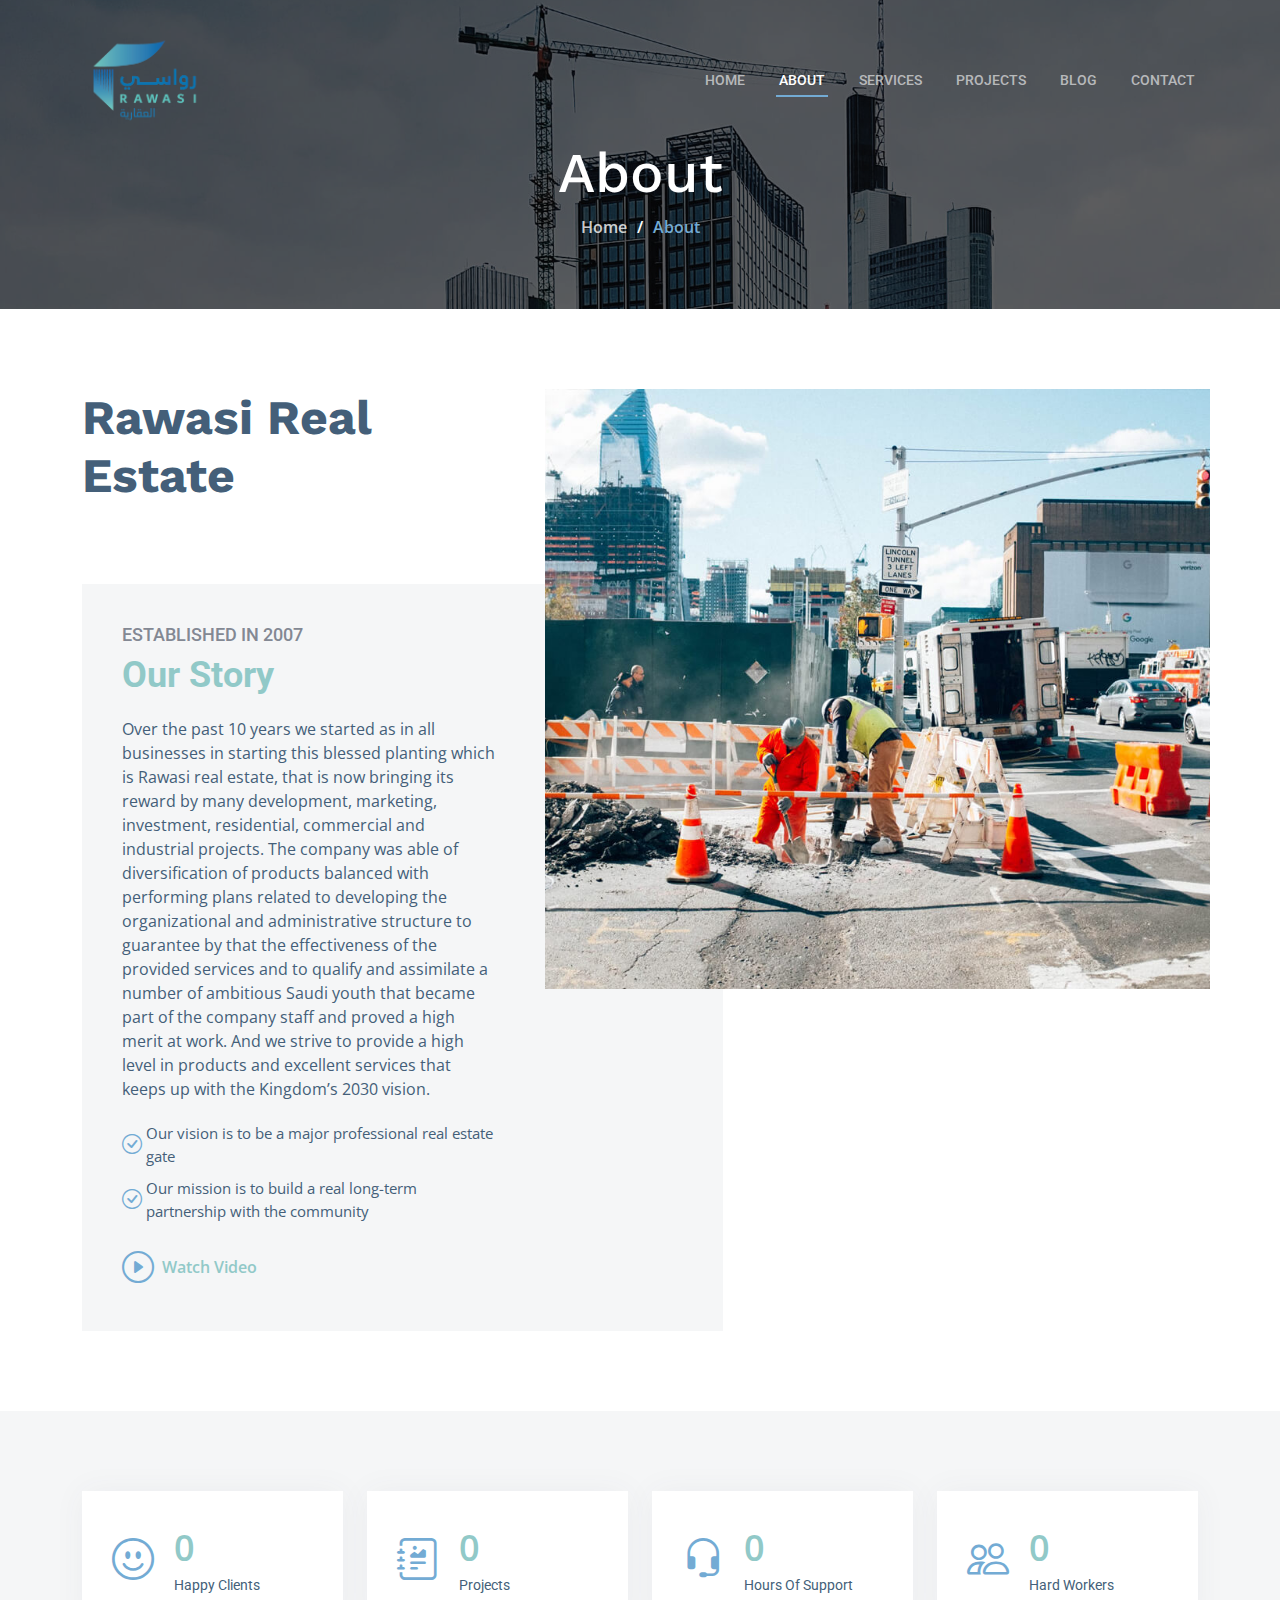
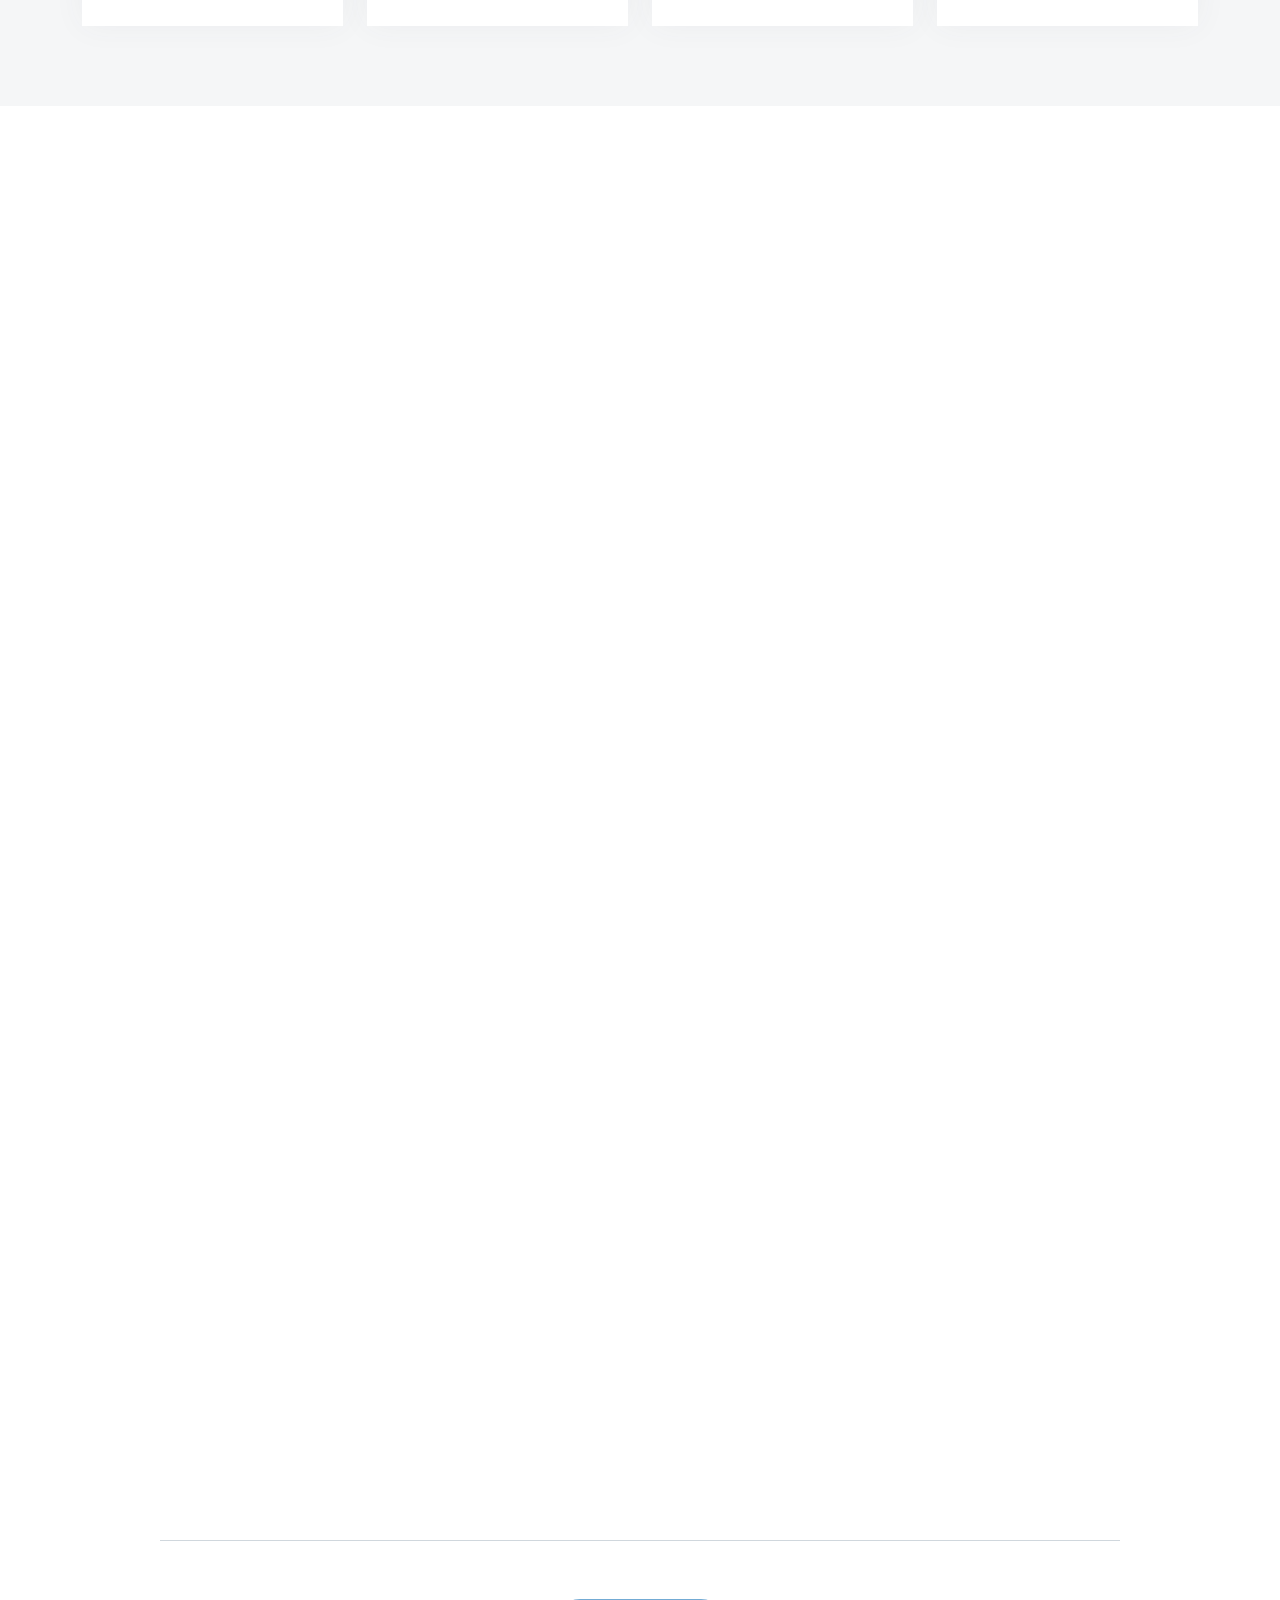
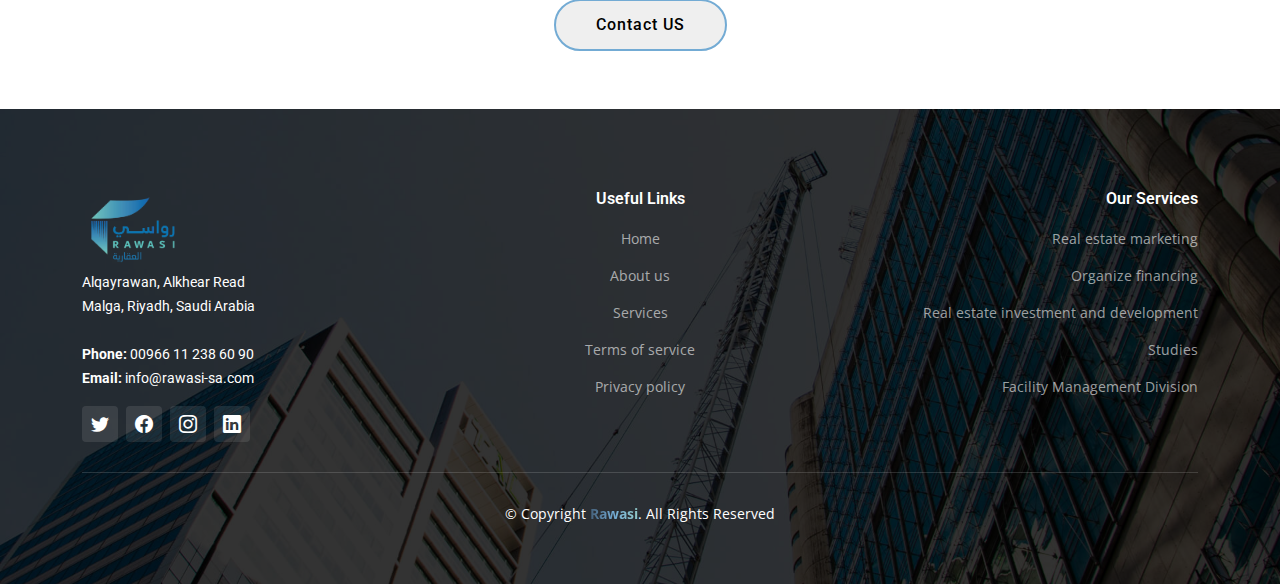
==== about.html @ b1411bf3 "initial commit 🔥" ====
<!DOCTYPE html>
<html lang="en">

<head>
  <meta charset="utf-8">
  <meta content="width=device-width, initial-scale=1.0" name="viewport">

  <title>Rawasi | About</title>
  <meta content="" name="description">
  <meta content="" name="keywords">

  <!-- Favicons -->
  <link href="assets/img/logo.png" rel="icon">
  <link href="assets/img/apple-touch-icon.png" rel="apple-touch-icon">

  <!-- Google Fonts -->
  <link rel="preconnect" href="https://fonts.googleapis.com">
  <link rel="preconnect" href="https://fonts.gstatic.com" crossorigin>
  <link href="https://fonts.googleapis.com/css2?family=Open+Sans:ital,wght@0,300;0,400;0,500;0,600;0,700;1,300;1,400;1,600;1,700&family=Roboto:ital,wght@0,300;0,400;0,500;0,600;0,700;1,300;1,400;1,500;1,600;1,700&family=Work+Sans:ital,wght@0,300;0,400;0,500;0,600;0,700;1,300;1,400;1,500;1,600;1,700&display=swap" rel="stylesheet">

  <!-- Vendor CSS Files -->
  <link href="assets/vendor/bootstrap/css/bootstrap.min.css" rel="stylesheet">
  <link href="assets/vendor/bootstrap-icons/bootstrap-icons.css" rel="stylesheet">
  <link href="assets/vendor/fontawesome-free/css/all.min.css" rel="stylesheet">
  <link href="assets/vendor/aos/aos.css" rel="stylesheet">
  <link href="assets/vendor/glightbox/css/glightbox.min.css" rel="stylesheet">
  <link href="assets/vendor/swiper/swiper-bundle.min.css" rel="stylesheet">

  <!-- Template Main CSS File -->
  <link href="assets/css/main.css" rel="stylesheet">
</head>

<body>

  <!-- ======= Header ======= -->
  <header id="header" class="header d-flex align-items-center">
    <div class="container-fluid container-xl d-flex align-items-center justify-content-between">

      <a href="index.html" class="logo d-flex align-items-center">
        <img src="assets/img/logo.png" alt="Rawasi-logo" height="100">
      </a>

      <i class="mobile-nav-toggle mobile-nav-show bi bi-list"></i>
      <i class="mobile-nav-toggle mobile-nav-hide d-none bi bi-x"></i>
      <nav id="navbar" class="navbar">
        <ul>
          <li><a href="index.html">Home</a></li>
          <li><a href="about.html" class="active">About</a></li>
          <li><a href="services.html">Services</a></li>
          <li><a href="projects.html">Projects</a></li>
          <li><a href="blog.html">Blog</a></li>
          <li><a href="contact.html">Contact</a></li>
        </ul>
      </nav><!-- .navbar -->

    </div>
  </header><!-- End Header -->

  <main id="main">

    <!-- ======= Breadcrumbs ======= -->
    <div class="breadcrumbs d-flex align-items-center" style="background-image: url('assets/img/breadcrumbs-bg.jpg');">
      <div class="container position-relative d-flex flex-column align-items-center" data-aos="fade">

        <h2>About</h2>
        <ol>
          <li><a href="index.html">Home</a></li>
          <li>About</li>
        </ol>

      </div>
    </div><!-- End Breadcrumbs -->

    <!-- ======= About Section ======= -->
    <section id="about" class="about">
      <div class="container" data-aos="fade-up">

        <div class="row position-relative">

          <div class="col-lg-7 about-img" style="background-image: url(assets/img/about.jpg);"></div>

          <div class="col-lg-7">
            <h2>Rawasi Real Estate</h2>
            <div class="our-story">
              <h4>Established in 2007</h4>
              <h3>Our Story</h3>
              <p>
                Over the past 10 years we started as in all businesses in starting this blessed planting which is Rawasi real estate, that is now
                bringing its reward by many development, marketing, investment, residential, commercial and industrial projects.
                The company was able of diversification of products balanced with performing plans related to developing the organizational
                and administrative structure to guarantee by that the effectiveness of the provided services and to qualify and assimilate a
                number of ambitious Saudi youth that became part of the company staff and proved a high merit at work.
                And we strive to provide a high level in products and excellent services that keeps up with the Kingdom’s 2030 vision.
              </p>
              <ul>
                <li><i class="bi bi-check-circle"></i> <span>Our vision is to be a major professional real estate gate</span></li>
                <li><i class="bi bi-check-circle"></i> <span>Our mission is to build a real long-term partnership with the community</span></li>
              </ul>

              <div class="watch-video d-flex align-items-center position-relative">
                <i class="bi bi-play-circle"></i>
                <a href="https://www.youtube.com/watch?v=LXb3EKWsInQ" class="glightbox stretched-link">Watch Video</a>
              </div>
            </div>
          </div>

        </div>

      </div>
    </section>
    <!-- End About Section -->

    <!-- ======= Stats Counter Section ======= -->
    <section id="stats-counter" class="stats-counter section-bg">
      <div class="container">

        <div class="row gy-4">

          <div class="col-lg-3 col-md-6">
            <div class="stats-item d-flex align-items-center w-100 h-100">
              <i class="bi bi-emoji-smile color-blue flex-shrink-0"></i>
              <div>
                <span data-purecounter-start="0" data-purecounter-end="232" data-purecounter-duration="1" class="purecounter"></span>
                <p>Happy Clients</p>
              </div>
            </div>
          </div><!-- End Stats Item -->

          <div class="col-lg-3 col-md-6">
            <div class="stats-item d-flex align-items-center w-100 h-100">
              <i class="bi bi-journal-richtext color-orange flex-shrink-0"></i>
              <div>
                <span data-purecounter-start="0" data-purecounter-end="521" data-purecounter-duration="1" class="purecounter"></span>
                <p>Projects</p>
              </div>
            </div>
          </div><!-- End Stats Item -->

          <div class="col-lg-3 col-md-6">
            <div class="stats-item d-flex align-items-center w-100 h-100">
              <i class="bi bi-headset color-green flex-shrink-0"></i>
              <div>
                <span data-purecounter-start="0" data-purecounter-end="1463" data-purecounter-duration="1" class="purecounter"></span>
                <p>Hours Of Support</p>
              </div>
            </div>
          </div><!-- End Stats Item -->

          <div class="col-lg-3 col-md-6">
            <div class="stats-item d-flex align-items-center w-100 h-100">
              <i class="bi bi-people color-pink flex-shrink-0"></i>
              <div>
                <span data-purecounter-start="0" data-purecounter-end="15" data-purecounter-duration="1" class="purecounter"></span>
                <p>Hard Workers</p>
              </div>
            </div>
          </div><!-- End Stats Item -->

        </div>

      </div>
    </section><!-- End Stats Counter Section -->

    <!-- ======= Our Strategic Goals Section ======= -->
    <section id="alt-services" class="alt-services">
      <div class="container" data-aos="fade-up">

        <div class="row justify-content-around gy-4">
          <div class="col-lg-6 img-bg" style="background-image: url(assets/img/alt-services.jpg);" data-aos="zoom-in" data-aos-delay="100"></div>

          <div class="col-lg-5 d-flex flex-column justify-content-center">
            <h3>Our Strategic Goals</h3>

            <div class="icon-box d-flex position-relative" data-aos="fade-up" data-aos-delay="100">
              <i class="fa-solid fa-hotel"></i>
              <div>
                <h4>Urban Development</h4>
                <p>
                  Contribute to urban development through distinguished real estate projects.
                </p>
              </div>
            </div><!-- End Icon Box -->

            <div class="icon-box d-flex position-relative" data-aos="fade-up" data-aos-delay="200">
              <i class="fa-solid fa-seedling"></i>
              <div>
                <h4>Environment Caring</h4>
                <p>
                  Caring for the environment and contributing to community service.
                </p>
              </div>
            </div><!-- End Icon Box -->

            <div class="icon-box d-flex position-relative" data-aos="fade-up" data-aos-delay="300">
              <i class="fa-solid fa-sack-dollar"></i>
              <div>
                <h4>Cash Flow Sustainability</h4>
                <p>
                  Maintaining the continuity/growth of cash flows.
                </p>
              </div>
            </div><!-- End Icon Box -->

            <div class="icon-box d-flex position-relative" data-aos="fade-up" data-aos-delay="400">
              <i class="bi bi-brightness-high flex-shrink-0"></i>
              <div>
                <h4>Innovation</h4>
                <p>Providing diverse and innovative profitable Real estate investment products.</p>
              </div>
            </div><!-- End Icon Box -->

          </div>
        </div>

      </div>
    </section><!-- End Our Strategic Goals Section -->
   
    <!-- ======= Testimonials Section ======= -->
    <section id="testimonials" class="testimonials">
      <div class="container" data-aos="fade-up">

        <div class="section-header">
          <h2>Testimonials</h2>
          <p>Client Testimonials: Inspiring Stories from Our Customers</p>
        </div>

        <div class="slides-2 swiper">
          <div class="swiper-wrapper">

            <div class="swiper-slide">
              <div class="testimonial-wrap">
                <div class="testimonial-item">
                  <img src="assets/img/testimonials/testimonials-1.jpg" class="testimonial-img" alt="">
                  <h3>Saul Goodman</h3>
                  <h4>Ceo &amp; Founder</h4>
                  <div class="stars">
                    <i class="bi bi-star-fill"></i><i class="bi bi-star-fill"></i><i class="bi bi-star-fill"></i><i class="bi bi-star-fill"></i><i class="bi bi-star-fill"></i>
                  </div>
                  <p>
                    <i class="bi bi-quote quote-icon-left"></i>
                    Proin iaculis purus consequat sem cure digni ssim donec porttitora entum suscipit rhoncus. Accusantium quam, ultricies eget id, aliquam eget nibh et. Maecen aliquam, risus at semper.
                    <i class="bi bi-quote quote-icon-right"></i>
                  </p>
                </div>
              </div>
            </div><!-- End testimonial item -->

            <div class="swiper-slide">
              <div class="testimonial-wrap">
                <div class="testimonial-item">
                  <img src="assets/img/testimonials/testimonials-2.jpg" class="testimonial-img" alt="">
                  <h3>Sara Wilsson</h3>
                  <h4>Designer</h4>
                  <div class="stars">
                    <i class="bi bi-star-fill"></i><i class="bi bi-star-fill"></i><i class="bi bi-star-fill"></i><i class="bi bi-star-fill"></i><i class="bi bi-star-fill"></i>
                  </div>
                  <p>
                    <i class="bi bi-quote quote-icon-left"></i>
                    Export tempor illum tamen malis malis eram quae irure esse labore quem cillum quid cillum eram malis quorum velit fore eram velit sunt aliqua noster fugiat irure amet legam anim culpa.
                    <i class="bi bi-quote quote-icon-right"></i>
                  </p>
                </div>
              </div>
            </div><!-- End testimonial item -->

            <div class="swiper-slide">
              <div class="testimonial-wrap">
                <div class="testimonial-item">
                  <img src="assets/img/testimonials/testimonials-3.jpg" class="testimonial-img" alt="">
                  <h3>Jena Karlis</h3>
                  <h4>Store Owner</h4>
                  <div class="stars">
                    <i class="bi bi-star-fill"></i><i class="bi bi-star-fill"></i><i class="bi bi-star-fill"></i><i class="bi bi-star-fill"></i><i class="bi bi-star-fill"></i>
                  </div>
                  <p>
                    <i class="bi bi-quote quote-icon-left"></i>
                    Enim nisi quem export duis labore cillum quae magna enim sint quorum nulla quem veniam duis minim tempor labore quem eram duis noster aute amet eram fore quis sint minim.
                    <i class="bi bi-quote quote-icon-right"></i>
                  </p>
                </div>
              </div>
            </div><!-- End testimonial item -->

            <div class="swiper-slide">
              <div class="testimonial-wrap">
                <div class="testimonial-item">
                  <img src="assets/img/testimonials/testimonials-4.jpg" class="testimonial-img" alt="">
                  <h3>Matt Brandon</h3>
                  <h4>Freelancer</h4>
                  <div class="stars">
                    <i class="bi bi-star-fill"></i><i class="bi bi-star-fill"></i><i class="bi bi-star-fill"></i><i class="bi bi-star-fill"></i><i class="bi bi-star-fill"></i>
                  </div>
                  <p>
                    <i class="bi bi-quote quote-icon-left"></i>
                    Fugiat enim eram quae cillum dolore dolor amet nulla culpa multos export minim fugiat minim velit minim dolor enim duis veniam ipsum anim magna sunt elit fore quem dolore labore illum veniam.
                    <i class="bi bi-quote quote-icon-right"></i>
                  </p>
                </div>
              </div>
            </div><!-- End testimonial item -->

            <div class="swiper-slide">
              <div class="testimonial-wrap">
                <div class="testimonial-item">
                  <img src="assets/img/testimonials/testimonials-5.jpg" class="testimonial-img" alt="">
                  <h3>John Larson</h3>
                  <h4>Entrepreneur</h4>
                  <div class="stars">
                    <i class="bi bi-star-fill"></i><i class="bi bi-star-fill"></i><i class="bi bi-star-fill"></i><i class="bi bi-star-fill"></i><i class="bi bi-star-fill"></i>
                  </div>
                  <p>
                    <i class="bi bi-quote quote-icon-left"></i>
                    Quis quorum aliqua sint quem legam fore sunt eram irure aliqua veniam tempor noster veniam enim culpa labore duis sunt culpa nulla illum cillum fugiat legam esse veniam culpa fore nisi cillum quid.
                    <i class="bi bi-quote quote-icon-right"></i>
                  </p>
                </div>
              </div>
            </div><!-- End testimonial item -->

          </div>
          <div class="swiper-pagination"></div>
        </div>

      </div>
    </section><!-- End Testimonials Section -->

  </main><!-- End #main -->

  <div class="text-center my-5 mx-auto">
    <hr class="w-75 m-auto my-5">
    <a href="contact.html">
      <button class="btn-contact-us">Contact US</button>
    </a>
  </div>

  <!-- ======= Footer ======= -->
  <footer id="footer" class="footer">

    <div class="footer-content position-relative">
      <div class="container">
        <div class="row">

          <div class="col-lg-4 col-md-6 col-sm-12 text-lg-start text-sm-start ">
            <div class="footer-info">
              <a href="index.html" class="logo d-flex align-items-center">
                <img src="assets/img/logo.png" alt="Rawasi-logo" width="100">
              </a>
              <p>
                Alqayrawan, Alkhear Read <br>
                Malga, Riyadh, Saudi Arabia<br><br>
                <strong>Phone:</strong> 00966 11 238 60 90<br>
                <strong>Email:</strong> info@rawasi-sa.com<br>
              </p>
              <div class="social-links d-flex mt-3">
                <a href="#" class="d-flex align-items-center justify-content-center"><i class="bi bi-twitter"></i></a>
                <a href="#" class="d-flex align-items-center justify-content-center"><i class="bi bi-facebook"></i></a>
                <a href="#" class="d-flex align-items-center justify-content-center"><i class="bi bi-instagram"></i></a>
                <a href="#" class="d-flex align-items-center justify-content-center"><i class="bi bi-linkedin"></i></a>
              </div>
            </div>
          </div><!-- End footer info column-->

          <div class="col-lg-4 col-md-3 col-sm-6 text-lg-center text-sm-start  footer-links">
            <h4>Useful Links</h4>
            <ul>
              <li><a href="#">Home</a></li>
              <li><a href="#">About us</a></li>
              <li><a href="#">Services</a></li>
              <li><a href="#">Terms of service</a></li>
              <li><a href="#">Privacy policy</a></li>
            </ul>
          </div><!-- End footer links column-->

          <div class="col-lg-4 col-md-3 col-sm-6 text-lg-end text-sm-end  footer-links">
            <h4>Our Services</h4>
            <ul>
              <li><a href="#">Real estate marketing</a></li>
              <li><a href="#">Organize financing</a></li>
              <li><a href="#">Real estate investment and development</a></li>
              <li><a href="#">Studies</a></li>
              <li><a href="#">Facility Management Division</a></li>
            </ul>
          </div><!-- End footer links column-->

        </div>
      </div>
    </div>

    <div class="footer-legal text-center position-relative">
      <div class="container">
        <div class="copyright">
          &copy; Copyright <strong><span class="gradient-text">Rawasi</span></strong>. All Rights Reserved
        </div>
      </div>
    </div>

  </footer>
  <!-- End Footer -->

  <a href="#" class="scroll-top d-flex align-items-center justify-content-center"><i class="bi bi-arrow-up-short"></i></a>

  <div id="preloader"></div>

  <!-- Vendor JS Files -->
  <script src="assets/vendor/bootstrap/js/bootstrap.bundle.min.js"></script>
  <script src="assets/vendor/aos/aos.js"></script>
  <script src="assets/vendor/glightbox/js/glightbox.min.js"></script>
  <script src="assets/vendor/isotope-layout/isotope.pkgd.min.js"></script>
  <script src="assets/vendor/swiper/swiper-bundle.min.js"></script>
  <script src="assets/vendor/purecounter/purecounter_vanilla.js"></script>
  <script src="assets/vendor/php-email-form/validate.js"></script>

  <!-- Template Main JS File -->
  <script src="assets/js/main.js"></script>

</body>

</html>
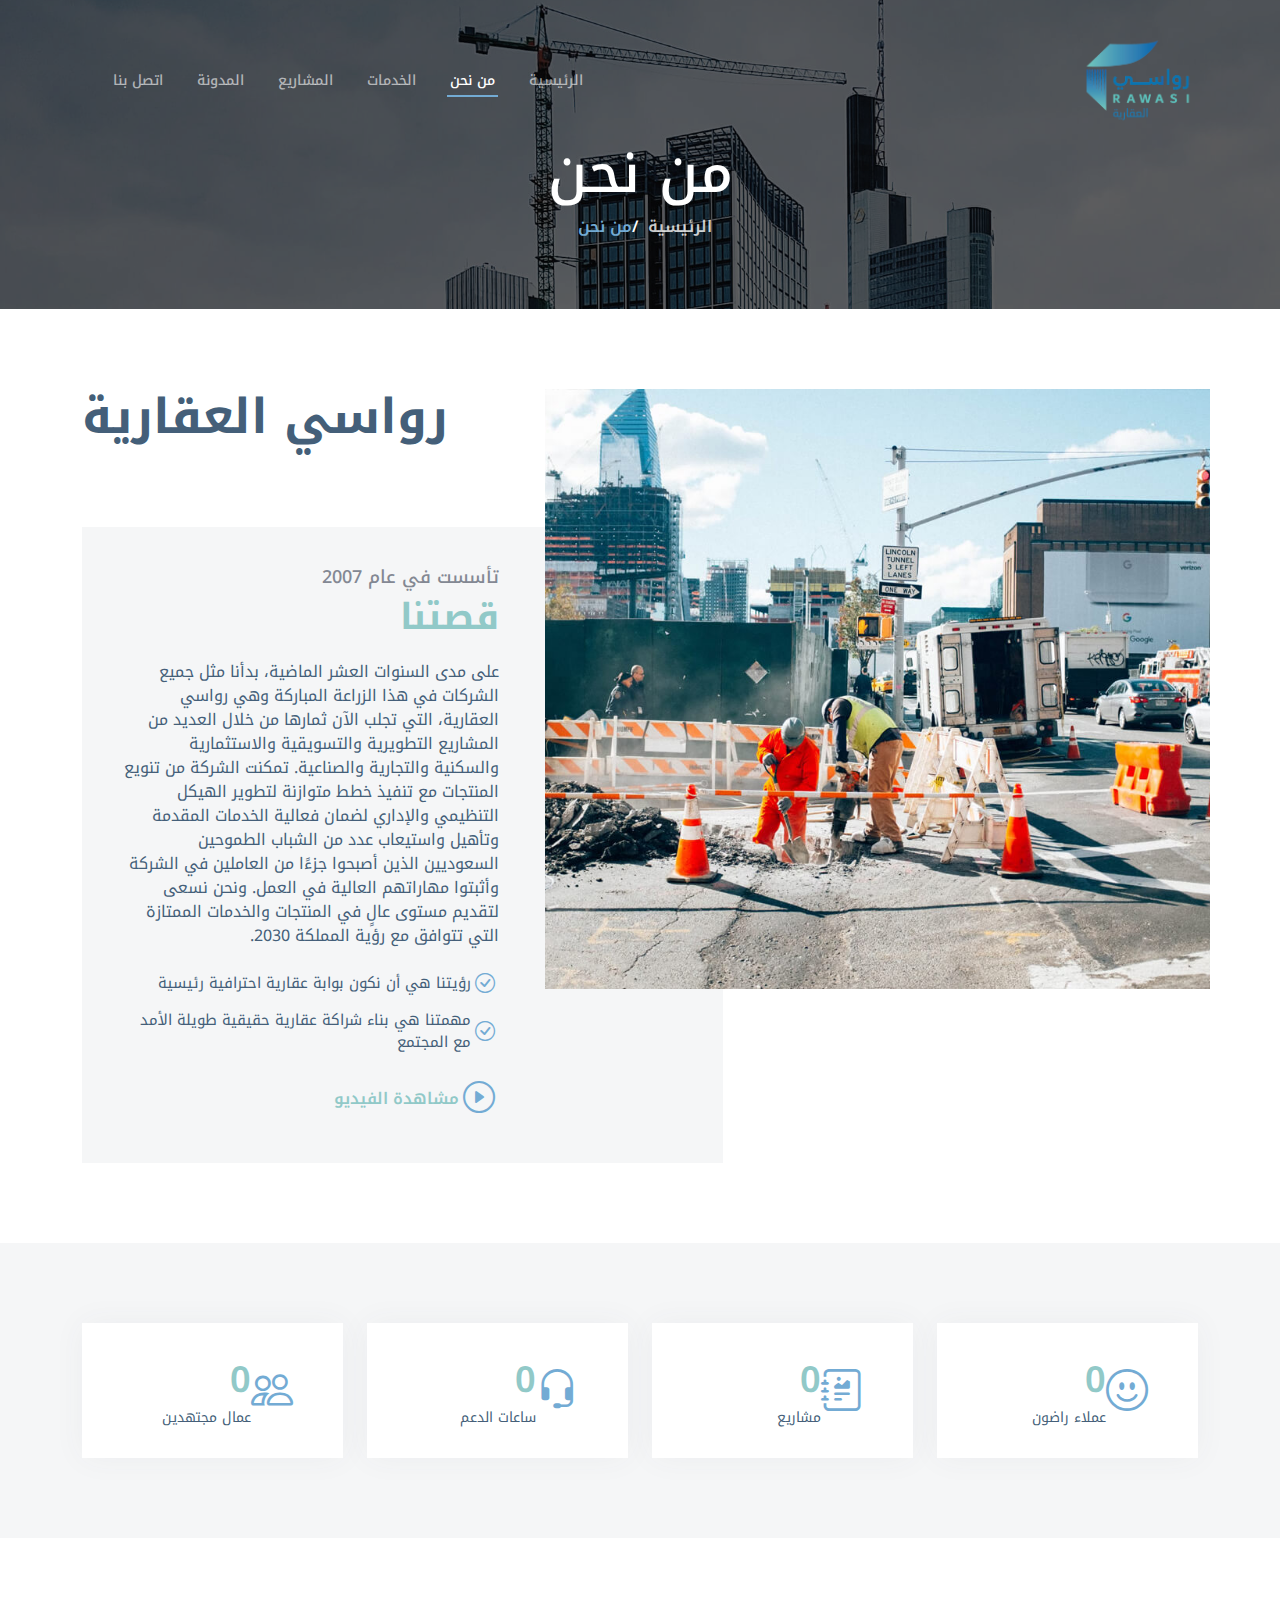
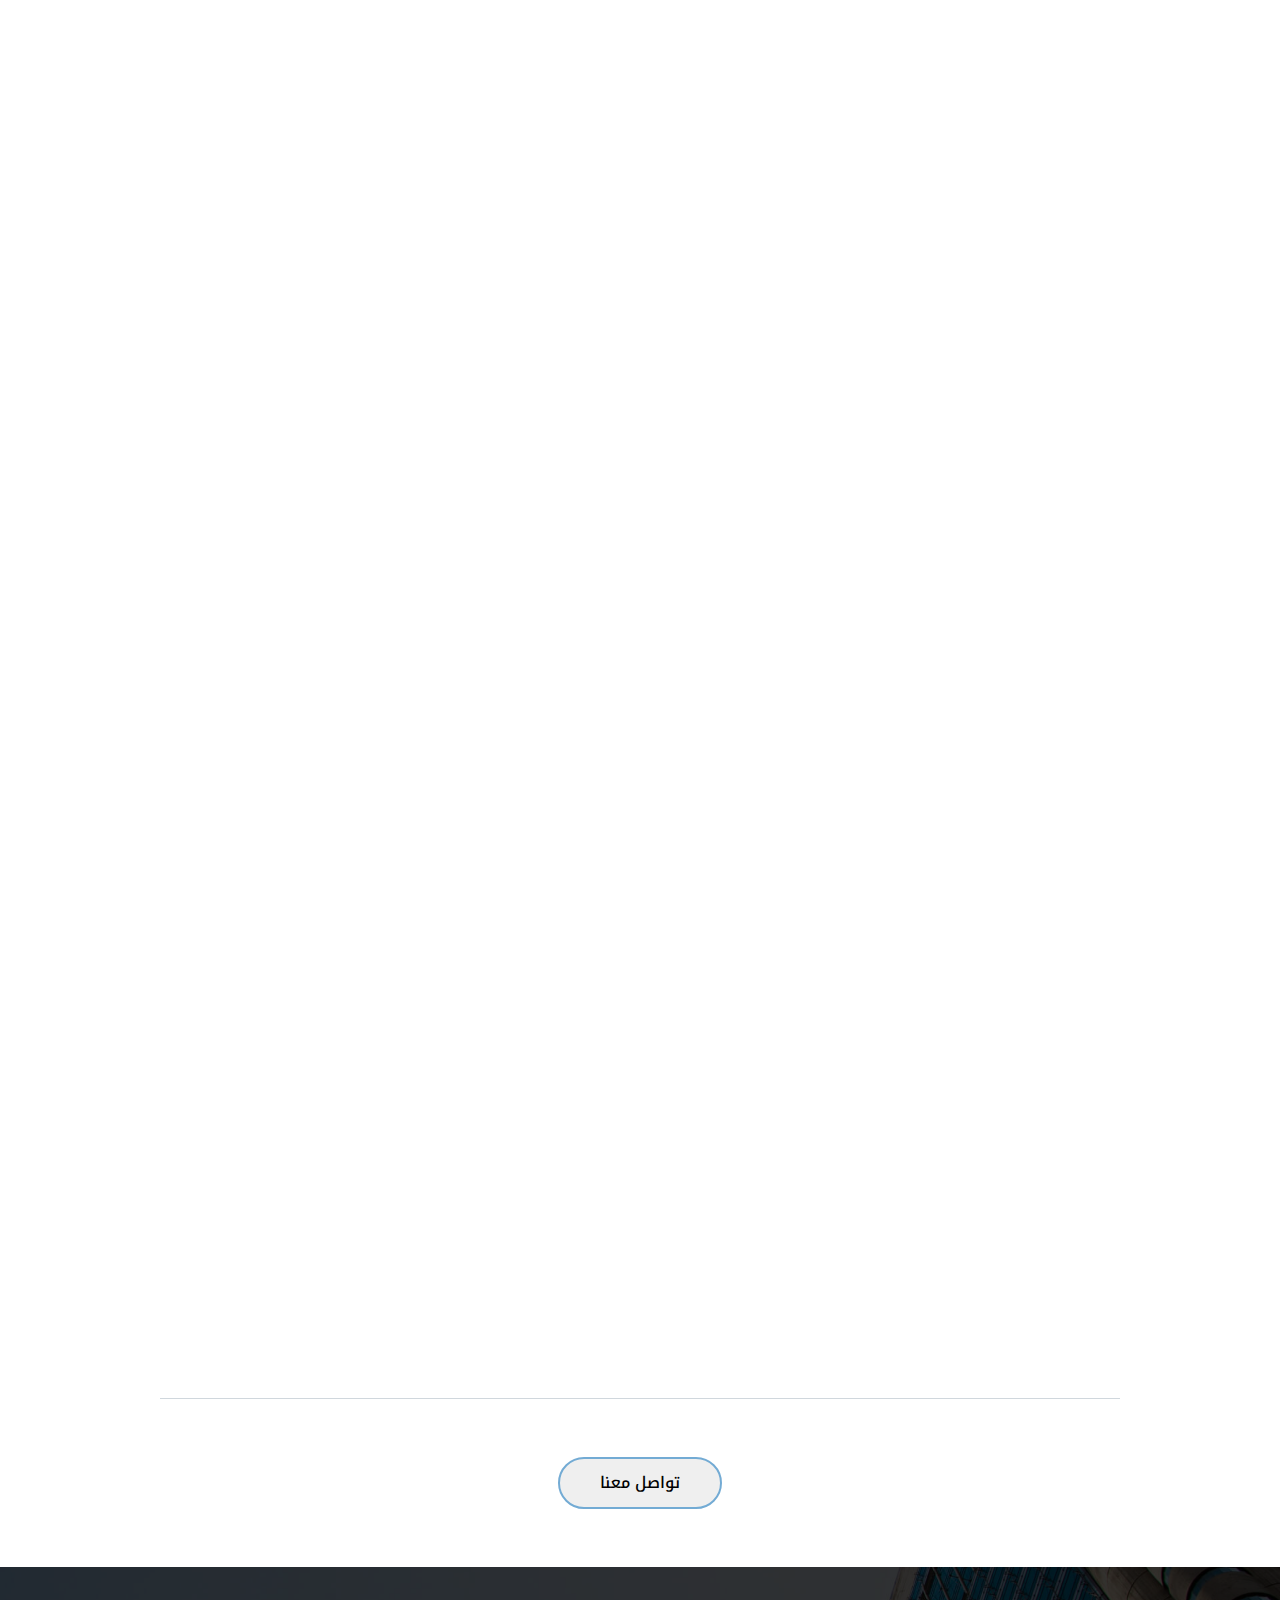
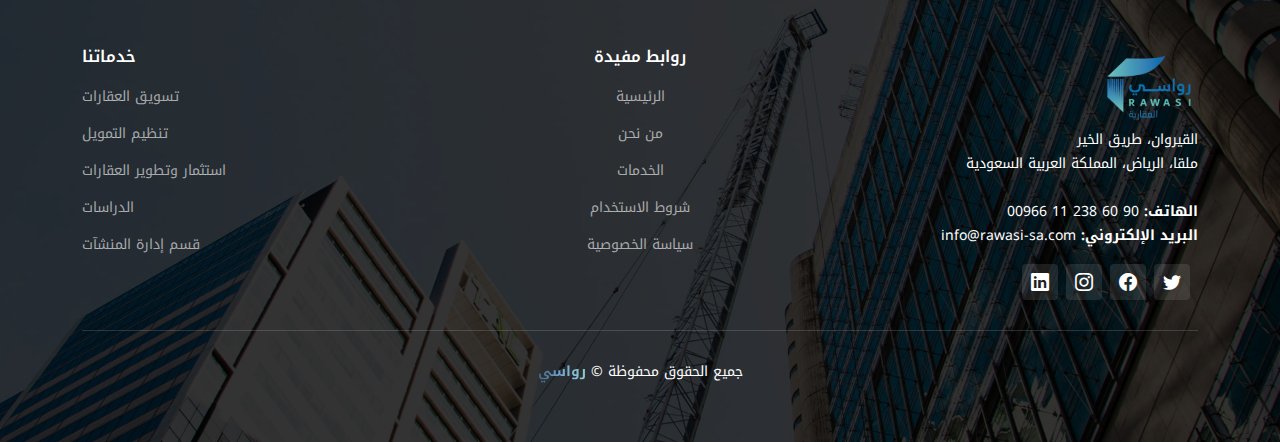
==== commit 22318720: "modify arabic version of the website" ====
--- a/about.html
+++ b/about.html
@@ -1,11 +1,11 @@
 <!DOCTYPE html>
-<html lang="en">
+<html lang="ar">
 
 <head>
   <meta charset="utf-8">
   <meta content="width=device-width, initial-scale=1.0" name="viewport">
 
-  <title>Rawasi | About</title>
+  <title>رواسي | من نحن</title>
   <meta content="" name="description">
   <meta content="" name="keywords">
 
@@ -16,7 +16,7 @@
   <!-- Google Fonts -->
   <link rel="preconnect" href="https://fonts.googleapis.com">
   <link rel="preconnect" href="https://fonts.gstatic.com" crossorigin>
-  <link href="https://fonts.googleapis.com/css2?family=Open+Sans:ital,wght@0,300;0,400;0,500;0,600;0,700;1,300;1,400;1,600;1,700&family=Roboto:ital,wght@0,300;0,400;0,500;0,600;0,700;1,300;1,400;1,500;1,600;1,700&family=Work+Sans:ital,wght@0,300;0,400;0,500;0,600;0,700;1,300;1,400;1,500;1,600;1,700&display=swap" rel="stylesheet">
+  <link href="https://fonts.googleapis.com/css2?family=Noto+Kufi+Arabic:wght@100;200&display=swap" rel="stylesheet">
 
   <!-- Vendor CSS Files -->
   <link href="assets/vendor/bootstrap/css/bootstrap.min.css" rel="stylesheet">
@@ -27,8 +27,10 @@
   <link href="assets/vendor/swiper/swiper-bundle.min.css" rel="stylesheet">
 
   <!-- Template Main CSS File -->
-  <link href="assets/css/main.css" rel="stylesheet">
+  <!-- <link href="assets/css/main.css" rel="stylesheet"> -->
+  <link href="assets/css/main-ar.css" rel="stylesheet">
 </head>
+
 
 <body>
 
@@ -44,12 +46,12 @@
       <i class="mobile-nav-toggle mobile-nav-hide d-none bi bi-x"></i>
       <nav id="navbar" class="navbar">
         <ul>
-          <li><a href="index.html">Home</a></li>
-          <li><a href="about.html" class="active">About</a></li>
-          <li><a href="services.html">Services</a></li>
-          <li><a href="projects.html">Projects</a></li>
-          <li><a href="blog.html">Blog</a></li>
-          <li><a href="contact.html">Contact</a></li>
+          <li><a href="index.html">الرئيسية</a></li>
+          <li><a href="about.html" class="active">من نحن</a></li>
+          <li><a href="services.html">الخدمات</a></li>
+          <li><a href="projects.html">المشاريع</a></li>
+          <li><a href="blog.html">المدونة</a></li>
+          <li><a href="contact.html">اتصل بنا</a></li>
         </ul>
       </nav><!-- .navbar -->
 
@@ -62,10 +64,10 @@
     <div class="breadcrumbs d-flex align-items-center" style="background-image: url('assets/img/breadcrumbs-bg.jpg');">
       <div class="container position-relative d-flex flex-column align-items-center" data-aos="fade">
 
-        <h2>About</h2>
+        <h2>من نحن</h2>
         <ol>
-          <li><a href="index.html">Home</a></li>
-          <li>About</li>
+          <li><a href="index.html">الرئيسية</a></li>
+          <li>من نحن</li>
         </ol>
 
       </div>
@@ -75,31 +77,30 @@
     <section id="about" class="about">
       <div class="container" data-aos="fade-up">
 
-        <div class="row position-relative">
+        <div class="row position-relative" dir="ltr">
 
           <div class="col-lg-7 about-img" style="background-image: url(assets/img/about.jpg);"></div>
 
           <div class="col-lg-7">
-            <h2>Rawasi Real Estate</h2>
-            <div class="our-story">
-              <h4>Established in 2007</h4>
-              <h3>Our Story</h3>
+            <div class="w-100 text-lg-start">
+              <h2>رواسي العقارية</h2>
+            </div>
+            <div class="our-story" dir="rtl">
+              <h4>تأسست في عام 2007</h4>
+              <h3>قصتنا</h3>
               <p>
-                Over the past 10 years we started as in all businesses in starting this blessed planting which is Rawasi real estate, that is now
-                bringing its reward by many development, marketing, investment, residential, commercial and industrial projects.
-                The company was able of diversification of products balanced with performing plans related to developing the organizational
-                and administrative structure to guarantee by that the effectiveness of the provided services and to qualify and assimilate a
-                number of ambitious Saudi youth that became part of the company staff and proved a high merit at work.
-                And we strive to provide a high level in products and excellent services that keeps up with the Kingdom’s 2030 vision.
+                على مدى السنوات العشر الماضية، بدأنا مثل جميع الشركات في هذا الزراعة المباركة وهي رواسي العقارية، التي تجلب الآن ثمارها من خلال العديد من المشاريع التطويرية والتسويقية والاستثمارية والسكنية والتجارية والصناعية.
+                تمكنت الشركة من تنويع المنتجات مع تنفيذ خطط متوازنة لتطوير الهيكل التنظيمي والإداري لضمان فعالية الخدمات المقدمة وتأهيل واستيعاب عدد من الشباب الطموحين السعوديين الذين أصبحوا جزءًا من العاملين في الشركة وأثبتوا مهاراتهم العالية في العمل.
+                ونحن نسعى لتقديم مستوى عالٍ في المنتجات والخدمات الممتازة التي تتوافق مع رؤية المملكة 2030.
               </p>
               <ul>
-                <li><i class="bi bi-check-circle"></i> <span>Our vision is to be a major professional real estate gate</span></li>
-                <li><i class="bi bi-check-circle"></i> <span>Our mission is to build a real long-term partnership with the community</span></li>
+                <li><i class="bi bi-check-circle mx-1"></i> <span>رؤيتنا هي أن نكون بوابة عقارية احترافية رئيسية</span></li>
+                <li><i class="bi bi-check-circle mx-1"></i> <span>مهمتنا هي بناء شراكة عقارية حقيقية طويلة الأمد مع المجتمع</span></li>
               </ul>
 
               <div class="watch-video d-flex align-items-center position-relative">
-                <i class="bi bi-play-circle"></i>
-                <a href="https://www.youtube.com/watch?v=LXb3EKWsInQ" class="glightbox stretched-link">Watch Video</a>
+                <i class="bi bi-play-circle mx-1"></i>
+                <a href="https://www.youtube.com/watch?v=LXb3EKWsInQ" class="glightbox stretched-link">مشاهدة الفيديو</a>
               </div>
             </div>
           </div>
@@ -109,6 +110,7 @@
       </div>
     </section>
     <!-- End About Section -->
+
 
     <!-- ======= Stats Counter Section ======= -->
     <section id="stats-counter" class="stats-counter section-bg">
@@ -121,7 +123,7 @@
               <i class="bi bi-emoji-smile color-blue flex-shrink-0"></i>
               <div>
                 <span data-purecounter-start="0" data-purecounter-end="232" data-purecounter-duration="1" class="purecounter"></span>
-                <p>Happy Clients</p>
+                <p>عملاء راضون</p>
               </div>
             </div>
           </div><!-- End Stats Item -->
@@ -131,7 +133,7 @@
               <i class="bi bi-journal-richtext color-orange flex-shrink-0"></i>
               <div>
                 <span data-purecounter-start="0" data-purecounter-end="521" data-purecounter-duration="1" class="purecounter"></span>
-                <p>Projects</p>
+                <p>مشاريع</p>
               </div>
             </div>
           </div><!-- End Stats Item -->
@@ -141,7 +143,7 @@
               <i class="bi bi-headset color-green flex-shrink-0"></i>
               <div>
                 <span data-purecounter-start="0" data-purecounter-end="1463" data-purecounter-duration="1" class="purecounter"></span>
-                <p>Hours Of Support</p>
+                <p>ساعات الدعم</p>
               </div>
             </div>
           </div><!-- End Stats Item -->
@@ -151,7 +153,7 @@
               <i class="bi bi-people color-pink flex-shrink-0"></i>
               <div>
                 <span data-purecounter-start="0" data-purecounter-end="15" data-purecounter-duration="1" class="purecounter"></span>
-                <p>Hard Workers</p>
+                <p>عمال مجتهدين</p>
               </div>
             </div>
           </div><!-- End Stats Item -->
@@ -161,51 +163,54 @@
       </div>
     </section><!-- End Stats Counter Section -->
 
+
     <!-- ======= Our Strategic Goals Section ======= -->
-    <section id="alt-services" class="alt-services">
+    <section id="alt-services" class="alt-services" style="direction: rtl;">
       <div class="container" data-aos="fade-up">
 
         <div class="row justify-content-around gy-4">
           <div class="col-lg-6 img-bg" style="background-image: url(assets/img/alt-services.jpg);" data-aos="zoom-in" data-aos-delay="100"></div>
 
-          <div class="col-lg-5 d-flex flex-column justify-content-center">
-            <h3>Our Strategic Goals</h3>
-
-            <div class="icon-box d-flex position-relative" data-aos="fade-up" data-aos-delay="100">
-              <i class="fa-solid fa-hotel"></i>
-              <div>
-                <h4>Urban Development</h4>
-                <p>
-                  Contribute to urban development through distinguished real estate projects.
+          <div class="col-lg-5 d-flex flex-column justify-content-center" style="text-align: right;">
+            <h3>أهدافنا الاستراتيجية</h3>
+
+            <div class="icon-box d-flex position-relative" data-aos="fade-up" data-aos-delay="100" style="text-align: right;">
+              <i class="fa-solid fa-hotel mx-1"></i>
+              <div class="mx-3">
+                <h4 style="text-align: right;">التطوير الحضري</h4>
+                <p style="text-align: right;">
+                  المساهمة في التطوير الحضري من خلال مشاريع عقارية متميزة.
                 </p>
               </div>
             </div><!-- End Icon Box -->
 
-            <div class="icon-box d-flex position-relative" data-aos="fade-up" data-aos-delay="200">
-              <i class="fa-solid fa-seedling"></i>
-              <div>
-                <h4>Environment Caring</h4>
-                <p>
-                  Caring for the environment and contributing to community service.
+            <div class="icon-box d-flex position-relative" data-aos="fade-up" data-aos-delay="200" style="text-align: right;">
+              <i class="fa-solid fa-seedling mx-1"></i>
+              <div class="mx-3">
+                <h4 style="text-align: right;">الاهتمام بالبيئة</h4>
+                <p style="text-align: right;">
+                  الاهتمام بالبيئة والمساهمة في خدمة المجتمع.
                 </p>
               </div>
             </div><!-- End Icon Box -->
 
-            <div class="icon-box d-flex position-relative" data-aos="fade-up" data-aos-delay="300">
-              <i class="fa-solid fa-sack-dollar"></i>
-              <div>
-                <h4>Cash Flow Sustainability</h4>
-                <p>
-                  Maintaining the continuity/growth of cash flows.
+            <div class="icon-box d-flex position-relative" data-aos="fade-up" data-aos-delay="300" style="text-align: right;">
+              <i class="fa-solid fa-sack-dollar mx-1"></i>
+              <div class="mx-3">
+                <h4 style="text-align: right;">استدامة التدفق النقدي</h4>
+                <p style="text-align: right;">
+                  الحفاظ على استمرارية ونمو التدفقات النقدية.
                 </p>
               </div>
             </div><!-- End Icon Box -->
 
-            <div class="icon-box d-flex position-relative" data-aos="fade-up" data-aos-delay="400">
-              <i class="bi bi-brightness-high flex-shrink-0"></i>
-              <div>
-                <h4>Innovation</h4>
-                <p>Providing diverse and innovative profitable Real estate investment products.</p>
+            <div class="icon-box d-flex position-relative" data-aos="fade-up" data-aos-delay="400" style="text-align: right;">
+              <i class="bi bi-brightness-high flex-shrink-0 mx-1"></i>
+              <div class="mx-3">
+                <h4 style="text-align: right;">الابتكار</h4>
+                <p style="text-align: right;">
+                  تقديم منتجات استثمارية عقارية متنوعة ومبتكرة ومربحة.
+                </p>
               </div>
             </div><!-- End Icon Box -->
 
@@ -214,14 +219,15 @@
 
       </div>
     </section><!-- End Our Strategic Goals Section -->
+
    
     <!-- ======= Testimonials Section ======= -->
-    <section id="testimonials" class="testimonials">
+    <section id="testimonials" class="testimonials" style="direction: rtl;">
       <div class="container" data-aos="fade-up">
 
         <div class="section-header">
-          <h2>Testimonials</h2>
-          <p>Client Testimonials: Inspiring Stories from Our Customers</p>
+          <h2>شهادات العملاء</h2>
+          <p>شهادات العملاء: قصص ملهمة من عملائنا</p>
         </div>
 
         <div class="slides-2 swiper">
@@ -231,14 +237,15 @@
               <div class="testimonial-wrap">
                 <div class="testimonial-item">
                   <img src="assets/img/testimonials/testimonials-1.jpg" class="testimonial-img" alt="">
-                  <h3>Saul Goodman</h3>
-                  <h4>Ceo &amp; Founder</h4>
+                  <h3>سول جودمان</h3>
+                  <h4>الرئيس التنفيذي والمؤسس</h4>
                   <div class="stars">
                     <i class="bi bi-star-fill"></i><i class="bi bi-star-fill"></i><i class="bi bi-star-fill"></i><i class="bi bi-star-fill"></i><i class="bi bi-star-fill"></i>
                   </div>
                   <p>
                     <i class="bi bi-quote quote-icon-left"></i>
-                    Proin iaculis purus consequat sem cure digni ssim donec porttitora entum suscipit rhoncus. Accusantium quam, ultricies eget id, aliquam eget nibh et. Maecen aliquam, risus at semper.
+                      منذ أول لحظة قابلت فيها فريق عمل رواسي للعقارات، أدركت أنهم الخيار الأمثل لتلبية احتياجاتي. استجابوا لاحتياجاتي بشكل"
+                      مثالي وقدموا لي حلاً مخصصًا يناسب طلبي بالضبط. الجودة والابتكار هما سمتين تتميز بهما رواسي في مشاريعهم. أنا سعيد جدًا بالتعاون معهم وأوصي بشدة بالعمل معهم لتحقيق أفضل النتائج في صناعة العقارات"
                     <i class="bi bi-quote quote-icon-right"></i>
                   </p>
                 </div>
@@ -249,14 +256,15 @@
               <div class="testimonial-wrap">
                 <div class="testimonial-item">
                   <img src="assets/img/testimonials/testimonials-2.jpg" class="testimonial-img" alt="">
-                  <h3>Sara Wilsson</h3>
-                  <h4>Designer</h4>
+                  <h3>سارة ويلسون</h3>
+                  <h4>مصممة</h4>
                   <div class="stars">
                     <i class="bi bi-star-fill"></i><i class="bi bi-star-fill"></i><i class="bi bi-star-fill"></i><i class="bi bi-star-fill"></i><i class="bi bi-star-fill"></i>
                   </div>
                   <p>
                     <i class="bi bi-quote quote-icon-left"></i>
-                    Export tempor illum tamen malis malis eram quae irure esse labore quem cillum quid cillum eram malis quorum velit fore eram velit sunt aliqua noster fugiat irure amet legam anim culpa.
+                      منذ أول لحظة قابلت فيها فريق عمل رواسي للعقارات، أدركت أنهم الخيار الأمثل لتلبية احتياجاتي. استجابوا لاحتياجاتي بشكل"
+                      مثالي وقدموا لي حلاً مخصصًا يناسب طلبي بالضبط. الجودة والابتكار هما سمتين تتميز بهما رواسي في مشاريعهم. أنا سعيد جدًا بالتعاون معهم وأوصي بشدة بالعمل معهم لتحقيق أفضل النتائج في صناعة العقارات"
                     <i class="bi bi-quote quote-icon-right"></i>
                   </p>
                 </div>
@@ -267,14 +275,15 @@
               <div class="testimonial-wrap">
                 <div class="testimonial-item">
                   <img src="assets/img/testimonials/testimonials-3.jpg" class="testimonial-img" alt="">
-                  <h3>Jena Karlis</h3>
-                  <h4>Store Owner</h4>
+                  <h3>جينا كارليس</h3>
+                  <h4>صاحب متجر</h4>
                   <div class="stars">
                     <i class="bi bi-star-fill"></i><i class="bi bi-star-fill"></i><i class="bi bi-star-fill"></i><i class="bi bi-star-fill"></i><i class="bi bi-star-fill"></i>
                   </div>
                   <p>
                     <i class="bi bi-quote quote-icon-left"></i>
-                    Enim nisi quem export duis labore cillum quae magna enim sint quorum nulla quem veniam duis minim tempor labore quem eram duis noster aute amet eram fore quis sint minim.
+                      منذ أول لحظة قابلت فيها فريق عمل رواسي للعقارات، أدركت أنهم الخيار الأمثل لتلبية احتياجاتي. استجابوا لاحتياجاتي بشكل"
+                      مثالي وقدموا لي حلاً مخصصًا يناسب طلبي بالضبط. الجودة والابتكار هما سمتين تتميز بهما رواسي في مشاريعهم. أنا سعيد جدًا بالتعاون معهم وأوصي بشدة بالعمل معهم لتحقيق أفضل النتائج في صناعة العقارات"
                     <i class="bi bi-quote quote-icon-right"></i>
                   </p>
                 </div>
@@ -285,14 +294,15 @@
               <div class="testimonial-wrap">
                 <div class="testimonial-item">
                   <img src="assets/img/testimonials/testimonials-4.jpg" class="testimonial-img" alt="">
-                  <h3>Matt Brandon</h3>
-                  <h4>Freelancer</h4>
+                  <h3>مات براندون</h3>
+                  <h4>عامل حر</h4>
                   <div class="stars">
                     <i class="bi bi-star-fill"></i><i class="bi bi-star-fill"></i><i class="bi bi-star-fill"></i><i class="bi bi-star-fill"></i><i class="bi bi-star-fill"></i>
                   </div>
                   <p>
                     <i class="bi bi-quote quote-icon-left"></i>
-                    Fugiat enim eram quae cillum dolore dolor amet nulla culpa multos export minim fugiat minim velit minim dolor enim duis veniam ipsum anim magna sunt elit fore quem dolore labore illum veniam.
+                      منذ أول لحظة قابلت فيها فريق عمل رواسي للعقارات، أدركت أنهم الخيار الأمثل لتلبية احتياجاتي. استجابوا لاحتياجاتي بشكل"
+                      مثالي وقدموا لي حلاً مخصصًا يناسب طلبي بالضبط. الجودة والابتكار هما سمتين تتميز بهما رواسي في مشاريعهم. أنا سعيد جدًا بالتعاون معهم وأوصي بشدة بالعمل معهم لتحقيق أفضل النتائج في صناعة العقارات"
                     <i class="bi bi-quote quote-icon-right"></i>
                   </p>
                 </div>
@@ -303,14 +313,15 @@
               <div class="testimonial-wrap">
                 <div class="testimonial-item">
                   <img src="assets/img/testimonials/testimonials-5.jpg" class="testimonial-img" alt="">
-                  <h3>John Larson</h3>
-                  <h4>Entrepreneur</h4>
+                  <h3>جون لارسون</h3>
+                  <h4>رائد أعمال</h4>
                   <div class="stars">
                     <i class="bi bi-star-fill"></i><i class="bi bi-star-fill"></i><i class="bi bi-star-fill"></i><i class="bi bi-star-fill"></i><i class="bi bi-star-fill"></i>
                   </div>
                   <p>
                     <i class="bi bi-quote quote-icon-left"></i>
-                    Quis quorum aliqua sint quem legam fore sunt eram irure aliqua veniam tempor noster veniam enim culpa labore duis sunt culpa nulla illum cillum fugiat legam esse veniam culpa fore nisi cillum quid.
+                      منذ أول لحظة قابلت فيها فريق عمل رواسي للعقارات، أدركت أنهم الخيار الأمثل لتلبية احتياجاتي. استجابوا لاحتياجاتي بشكل"
+                      مثالي وقدموا لي حلاً مخصصًا يناسب طلبي بالضبط. الجودة والابتكار هما سمتين تتميز بهما رواسي في مشاريعهم. أنا سعيد جدًا بالتعاون معهم وأوصي بشدة بالعمل معهم لتحقيق أفضل النتائج في صناعة العقارات"
                     <i class="bi bi-quote quote-icon-right"></i>
                   </p>
                 </div>
@@ -324,12 +335,13 @@
       </div>
     </section><!-- End Testimonials Section -->
 
+
   </main><!-- End #main -->
 
   <div class="text-center my-5 mx-auto">
     <hr class="w-75 m-auto my-5">
     <a href="contact.html">
-      <button class="btn-contact-us">Contact US</button>
+      <button class="btn-contact-us">تواصل معنا</button>
     </a>
   </div>
 
@@ -345,11 +357,11 @@
               <a href="index.html" class="logo d-flex align-items-center">
                 <img src="assets/img/logo.png" alt="Rawasi-logo" width="100">
               </a>
-              <p>
-                Alqayrawan, Alkhear Read <br>
-                Malga, Riyadh, Saudi Arabia<br><br>
-                <strong>Phone:</strong> 00966 11 238 60 90<br>
-                <strong>Email:</strong> info@rawasi-sa.com<br>
+              <p dir="rtl" class="text-lg-end text-sm-end">
+                القيروان، طريق الخير <br>
+                ملقا، الرياض، المملكة العربية السعودية<br><br>
+                <strong>الهاتف:</strong> 00966&nbsp;11&nbsp;238&nbsp;60&nbsp;90<br>
+                <strong>البريد الإلكتروني:</strong> info@rawasi-sa.com<br>
               </p>
               <div class="social-links d-flex mt-3">
                 <a href="#" class="d-flex align-items-center justify-content-center"><i class="bi bi-twitter"></i></a>
@@ -359,26 +371,27 @@
               </div>
             </div>
           </div><!-- End footer info column-->
-
-          <div class="col-lg-4 col-md-3 col-sm-6 text-lg-center text-sm-start  footer-links">
-            <h4>Useful Links</h4>
+          
+
+          <div class="col-lg-4 col-md-3 col-sm-6 text-lg-center text-sm-start footer-links">
+            <h4>روابط مفيدة</h4>
             <ul>
-              <li><a href="#">Home</a></li>
-              <li><a href="#">About us</a></li>
-              <li><a href="#">Services</a></li>
-              <li><a href="#">Terms of service</a></li>
-              <li><a href="#">Privacy policy</a></li>
+              <li><a href="#">الرئيسية</a></li>
+              <li><a href="#">من نحن</a></li>
+              <li><a href="#">الخدمات</a></li>
+              <li><a href="#">شروط الاستخدام</a></li>
+              <li><a href="#">سياسة الخصوصية</a></li>
             </ul>
           </div><!-- End footer links column-->
 
-          <div class="col-lg-4 col-md-3 col-sm-6 text-lg-end text-sm-end  footer-links">
-            <h4>Our Services</h4>
+          <div class="col-lg-4 col-md-3 col-sm-6 text-lg-start text-sm-start footer-links">
+            <h4>خدماتنا</h4>
             <ul>
-              <li><a href="#">Real estate marketing</a></li>
-              <li><a href="#">Organize financing</a></li>
-              <li><a href="#">Real estate investment and development</a></li>
-              <li><a href="#">Studies</a></li>
-              <li><a href="#">Facility Management Division</a></li>
+              <li><a href="#">تسويق العقارات</a></li>
+              <li><a href="#">تنظيم التمويل</a></li>
+              <li><a href="#">استثمار وتطوير العقارات</a></li>
+              <li><a href="#">الدراسات</a></li>
+              <li><a href="#">قسم إدارة المنشآت</a></li>
             </ul>
           </div><!-- End footer links column-->
 
@@ -389,7 +402,7 @@
     <div class="footer-legal text-center position-relative">
       <div class="container">
         <div class="copyright">
-          &copy; Copyright <strong><span class="gradient-text">Rawasi</span></strong>. All Rights Reserved
+          جميع الحقوق محفوظة &copy; <strong><span class="gradient-text">رواسي</span></strong>
         </div>
       </div>
     </div>
--- a/assets/css/main-ar.css
+++ b/assets/css/main-ar.css
@@ -0,0 +1,2630 @@
+/*--------------------------------------------------------------
+# Set main reusable colors and fonts using CSS variables
+# Learn more about CSS variables at https://developer.mozilla.org/en-US/docs/Web/CSS/Using_CSS_custom_properties
+--------------------------------------------------------------*/
+/* Fonts */
+:root {
+  --font-default: "Noto Kufi Arabic", system-ui, -apple-system, "Segoe UI", Roboto, "Helvetica Neue", Arial, "Noto Sans", "Liberation Sans", sans-serif, "Apple Color Emoji", "Segoe UI Emoji", "Segoe UI Symbol", "Noto Color Emoji";
+  --font-primary: "Noto Kufi Arabic", sans-serif;
+  --font-secondary: "Noto Kufi Arabic", sans-serif;
+}
+
+/* Colors */
+:root {
+  --color-default: #445f79;
+  --color-primary: #73abd4;
+  --color-secondary: #91c9c8;
+}
+
+/* Smooth scroll behavior */
+:root {
+  scroll-behavior: smooth;
+}
+
+/*--------------------------------------------------------------
+# General
+--------------------------------------------------------------*/
+body {
+  font-family: var(--font-default);
+  color: var(--color-default);
+  overflow-x: hidden;
+  direction: rtl; /* Add RTL direction */
+}
+
+a {
+  color: var(--color-primary);
+  text-decoration: none;
+}
+
+a:hover {
+  color: #1b6a9c;
+  text-decoration: none;
+}
+
+h1,
+h2,
+h3,
+h4,
+h5,
+h6 {
+  font-family: var(--font-primary);
+}
+
+/*--------------------------------------------------------------
+# Sections & Section Header
+--------------------------------------------------------------*/
+section {
+  padding: 80px 0;
+  overflow: hidden;
+}
+
+.section-bg {
+  background-color: #f5f6f7;
+}
+
+.section-header {
+  text-align: center;
+  padding-bottom: 70px;
+}
+
+.section-header h2 {
+  font-size: 32px;
+  font-weight: 700;
+  position: relative;
+  color: #2e3135;
+}
+
+.section-header h2:before,
+.section-header h2:after {
+  content: "";
+  width: 50px;
+  height: 2px;
+  background: var(--color-primary);
+  display: inline-block;
+}
+
+.section-header h2:before {
+  margin: 0 15px 10px 0;
+}
+
+.section-header h2:after {
+  margin: 0 0 10px 15px;
+}
+
+.section-header p {
+  margin: 0 auto 0 auto;
+}
+
+@media (min-width: 1199px) {
+  .section-header p {
+    max-width: 60%;
+  }
+}
+
+/*--------------------------------------------------------------
+# Breadcrumbs
+--------------------------------------------------------------*/
+.breadcrumbs {
+  padding: 140px 0 60px 0;
+  min-height: 30vh;
+  position: relative;
+  background-size: cover;
+  background-position: center;
+  background-repeat: no-repeat;
+}
+
+.breadcrumbs:before {
+  content: "";
+  background-color: rgba(0, 0, 0, 0.6);
+  position: absolute;
+  inset: 0;
+}
+
+.breadcrumbs h2 {
+  font-size: 56px;
+  font-weight: 500;
+  color: #fff;
+  font-family: var(--font-secondary);
+}
+
+.breadcrumbs ol {
+  display: flex;
+  flex-wrap: wrap;
+  list-style: none;
+  padding: 0 0 10px 0;
+  margin: 0;
+  font-size: 16px;
+  font-weight: 600;
+  color: var(--color-primary);
+}
+
+.breadcrumbs ol a {
+  color: rgba(255, 255, 255, 0.8);
+  transition: 0.3s;
+}
+
+.breadcrumbs ol a:hover {
+  text-decoration: underline;
+}
+
+.breadcrumbs ol li+li {
+  padding-left: 10px;
+}
+
+.breadcrumbs ol li+li::before {
+  display: inline-block;
+  padding-right: 10px;
+  color: #fff;
+  content: "/";
+}
+
+/*--------------------------------------------------------------
+# Scroll top button
+--------------------------------------------------------------*/
+.scroll-top {
+  position: fixed;
+  visibility: hidden;
+  opacity: 0;
+  left: 15px; /* Change 'right' to 'left' */
+  bottom: 15px;
+  z-index: 99999;
+  background: var(--color-primary);
+  width: 40px;
+  height: 40px;
+  border-radius: 4px;
+  transition: all 0.4s;
+}
+
+.scroll-top i {
+  font-size: 24px;
+  color: var(--color-secondary);
+  line-height: 0;
+}
+
+.scroll-top:hover {
+  background: #1b6a9c;
+  color: #fff;
+}
+
+.scroll-top.active {
+  visibility: visible;
+  opacity: 1;
+}
+
+/*--------------------------------------------------------------
+# Preloader
+--------------------------------------------------------------*/
+#preloader {
+  position: fixed;
+  inset: 0;
+  z-index: 999999;
+  overflow: hidden;
+  background: #fff;
+  transition: all 0.6s ease-out;
+}
+
+#preloader:before {
+  content: "";
+  position: fixed;
+  top: calc(50% - 30px);
+  left: calc(50% - 30px);
+  border: 6px solid #fff;
+  border-color: var(--color-primary) transparent var(--color-primary) transparent;
+  border-radius: 50%;
+  width: 60px;
+  height: 60px;
+  animation: animate-preloader 1.5s linear infinite;
+}
+
+@keyframes animate-preloader {
+  0% {
+    transform: rotate(0deg);
+  }
+
+  100% {
+    transform: rotate(360deg);
+  }
+}
+
+/*--------------------------------------------------------------
+# Disable aos animation delay on mobile devices
+--------------------------------------------------------------*/
+@media screen and (max-width: 768px) {
+  [data-aos-delay] {
+    transition-delay: 0 !important;
+  }
+}
+
+/*--------------------------------------------------------------
+# Header
+--------------------------------------------------------------*/
+.header {
+  z-index: 997;
+  position: absolute;
+  padding: 30px 0;
+  top: 0;
+  left: 0;
+  right: 0;
+}
+
+/* .header .logo img {
+  max-height: 40px;
+  margin-right: 6px;
+} */
+
+.header .logo h1 {
+  font-size: 24px;
+  font-weight: 700;
+  color: #fff;
+  margin-bottom: 0;
+  font-family: var(--font-primary);
+}
+
+.header .logo h1 span {
+  color: var(--color-primary);
+}
+
+/*--------------------------------------------------------------
+# Desktop Navigation
+--------------------------------------------------------------*/
+@media (min-width: 1280px) {
+  .navbar {
+    padding: 0;
+  }
+
+  .navbar ul {
+    margin: 0;
+    padding: 0;
+    display: flex;
+    list-style: none;
+    align-items: center;
+  }
+
+  .navbar li {
+    position: relative;
+  }
+
+  .navbar>ul>li {
+    white-space: nowrap;
+    padding: 10px 0 10px 28px;
+  }
+
+  .navbar a,
+  .navbar a:focus {
+    display: flex;
+    align-items: center;
+    justify-content: space-between;
+    padding: 0 3px;
+    font-family: var(--font-primary);
+    font-size: 14px;
+    font-weight: 500;
+    color: rgba(255, 255, 255, 0.6);
+    text-transform: uppercase;
+    white-space: nowrap;
+    transition: 0.3s;
+    position: relative;
+  }
+
+  .navbar a i,
+  .navbar a:focus i {
+    font-size: 12px;
+    line-height: 0;
+    margin-left: 5px;
+  }
+
+  .navbar>ul>li>a:before {
+    content: "";
+    position: absolute;
+    width: 100%;
+    height: 2px;
+    bottom: -6px;
+    left: 0;
+    background-color: var(--color-primary);
+    visibility: hidden;
+    width: 0px;
+    transition: all 0.3s ease-in-out 0s;
+  }
+
+  .navbar a:hover:before,
+  .navbar li:hover>a:before,
+  .navbar .active:before {
+    visibility: visible;
+    width: 100%;
+  }
+
+  .navbar a:hover,
+  .navbar .active,
+  .navbar .active:focus,
+  .navbar li:hover>a {
+    color: #fff;
+  }
+
+  .navbar .dropdown ul {
+    display: block;
+    position: absolute;
+    left: 28px;
+    top: calc(100% + 30px);
+    margin: 0;
+    padding: 10px 0;
+    z-index: 99;
+    opacity: 0;
+    visibility: hidden;
+    background: #fff;
+    box-shadow: 0px 0px 30px rgba(127, 137, 161, 0.25);
+    transition: 0.3s;
+  }
+
+  .navbar .dropdown ul li {
+    min-width: 200px;
+  }
+
+  .navbar .dropdown ul a {
+    padding: 10px 20px;
+    font-size: 15px;
+    text-transform: none;
+    color: var(--color-default);
+    font-weight: 400;
+  }
+
+  .navbar .dropdown ul a i {
+    font-size: 12px;
+  }
+
+  .navbar .dropdown ul a:hover,
+  .navbar .dropdown ul .active:hover,
+  .navbar .dropdown ul li:hover>a {
+    color: var(--color-primary);
+  }
+
+  .navbar .dropdown:hover>ul {
+    opacity: 1;
+    top: 100%;
+    visibility: visible;
+  }
+
+  .navbar .dropdown .dropdown ul {
+    top: 0;
+    left: calc(100% - 30px);
+    visibility: hidden;
+  }
+
+  .navbar .dropdown .dropdown:hover>ul {
+    opacity: 1;
+    top: 0;
+    left: 100%;
+    visibility: visible;
+  }
+}
+
+@media (min-width: 1280px) and (max-width: 1366px) {
+  .navbar .dropdown .dropdown ul {
+    left: -90%;
+  }
+
+  .navbar .dropdown .dropdown:hover>ul {
+    left: -100%;
+  }
+}
+
+@media (min-width: 1280px) {
+
+  .mobile-nav-show,
+  .mobile-nav-hide {
+    display: none;
+  }
+}
+
+/*--------------------------------------------------------------
+# Mobile Navigation
+--------------------------------------------------------------*/
+@media (max-width: 1279px) {
+  .navbar {
+    position: fixed;
+    top: 0;
+    right: -100%;
+    width: 100%;
+    max-width: 400px;
+    bottom: 0;
+    transition: 0.3s;
+    z-index: 9997;
+  }
+
+  .navbar ul {
+    position: absolute;
+    inset: 0;
+    padding: 50px 0 10px 0;
+    margin: 0;
+    background: rgba(0, 0, 0, 0.8);
+    overflow-y: auto;
+    transition: 0.3s;
+    z-index: 9998;
+  }
+
+  .navbar a,
+  .navbar a:focus {
+    display: flex;
+    align-items: center;
+    justify-content: space-between;
+    padding: 10px 20px;
+    font-family: var(--font-primary);
+    font-size: 15px;
+    font-weight: 500;
+    color: rgba(255, 255, 255, 0.7);
+    white-space: nowrap;
+    text-transform: uppercase;
+    transition: 0.3s;
+  }
+
+  .navbar a i,
+  .navbar a:focus i {
+    font-size: 12px;
+    line-height: 0;
+    margin-left: 5px;
+  }
+
+  .navbar a:hover,
+  .navbar .active,
+  .navbar .active:focus,
+  .navbar li:hover>a {
+    color: #fff;
+  }
+
+  .navbar .dropdown ul,
+  .navbar .dropdown .dropdown ul {
+    position: static;
+    display: none;
+    padding: 10px 0;
+    margin: 10px 20px;
+    transition: all 0.5s ease-in-out;
+    border: 1px solid #222428;
+  }
+
+  .navbar .dropdown>.dropdown-active,
+  .navbar .dropdown .dropdown>.dropdown-active {
+    display: block;
+  }
+
+  .mobile-nav-show {
+    position: relative;
+    color: #fff;
+    font-size: 28px;
+    cursor: pointer;
+    line-height: 0;
+    transition: 0.5s;
+    z-index: 9999;
+    padding-right: 10px;
+  }
+
+  .mobile-nav-hide {
+    color: #fff;
+    font-size: 32px;
+    cursor: pointer;
+    line-height: 0;
+    transition: 0.5s;
+    position: fixed;
+    right: 20px;
+    top: 20px;
+    z-index: 9999;
+  }
+
+  .mobile-nav-active {
+    overflow: hidden;
+  }
+
+  .mobile-nav-active .navbar {
+    right: 0;
+  }
+
+  .mobile-nav-active .navbar:before {
+    content: "";
+    position: fixed;
+    inset: 0;
+    background: rgba(0, 0, 0, 0.6);
+    z-index: 9996;
+  }
+}
+
+/*--------------------------------------------------------------
+# Get Started Section
+--------------------------------------------------------------*/
+.get-started .content {
+  padding: 30px 0;
+}
+
+.get-started .content h3 {
+  font-size: 36px;
+  color: var(--color-secondary);
+  font-weight: 600;
+  margin-bottom: 25px;
+  padding-bottom: 25px;
+  position: relative;
+}
+
+.get-started .content h3:after {
+  content: "";
+  display: block;
+  width: 60px;
+  height: 4px;
+  background: var(--color-primary);
+  left: 0;
+  bottom: 0;
+}
+
+.get-started .content p {
+  font-size: 14px;
+}
+
+.get-started .php-email-form {
+  background: #fff;
+  padding: 30px;
+  height: 100%;
+}
+
+@media (max-width: 575px) {
+  .get-started .php-email-form {
+    padding: 20px;
+  }
+}
+
+.get-started .php-email-form h3 {
+  font-size: 14px;
+  font-weight: 700;
+  text-transform: uppercase;
+  letter-spacing: 1px;
+}
+
+.get-started .php-email-form p {
+  font-size: 14px;
+  margin-bottom: 20px;
+}
+
+.get-started .php-email-form .error-message {
+  display: none;
+  color: #fff;
+  background: #df1529;
+  text-align: left;
+  padding: 15px;
+  margin-bottom: 24px;
+  font-weight: 600;
+}
+
+.get-started .php-email-form .sent-message {
+  display: none;
+  color: #fff;
+  background: #059652;
+  text-align: center;
+  padding: 15px;
+  margin-bottom: 24px;
+  font-weight: 600;
+}
+
+.get-started .php-email-form .loading {
+  display: none;
+  background: #fff;
+  text-align: center;
+  padding: 15px;
+  margin-bottom: 24px;
+}
+
+.get-started .php-email-form .loading:before {
+  content: "";
+  display: inline-block;
+  border-radius: 50%;
+  width: 24px;
+  height: 24px;
+  margin: 0 10px -6px 0;
+  border: 3px solid #059652;
+  border-top-color: #fff;
+  animation: animate-loading 1s linear infinite;
+}
+
+.get-started .php-email-form input,
+.get-started .php-email-form textarea {
+  border-radius: 0;
+  box-shadow: none;
+  font-size: 14px;
+  border-radius: 0;
+}
+
+.get-started .php-email-form input:focus,
+.get-started .php-email-form textarea:focus {
+  border-color: var(--color-primary);
+}
+
+.get-started .php-email-form input {
+  padding: 12px 15px;
+}
+
+.get-started .php-email-form textarea {
+  padding: 12px 15px;
+}
+
+.get-started .php-email-form button[type=submit] {
+  background: var(--color-primary);
+  border: 0;
+  padding: 10px 30px;
+  transition: 0.4s;
+  border-radius: 4px;
+}
+
+.get-started .php-email-form button[type=submit]:hover {
+  background-image: linear-gradient(90deg, #91c9c8 , #73abd4, #445f79);
+  color: #fff;
+  transition: color 0.03s ease;
+}
+
+@keyframes animate-loading {
+  0% {
+    transform: rotate(0deg);
+  }
+
+  100% {
+    transform: rotate(360deg);
+  }
+}
+
+/*--------------------------------------------------------------
+# About Section
+--------------------------------------------------------------*/
+.about-index .card-item {
+  border: 1px solid rgba(82, 86, 94, 0.2);
+  background: #fff;
+  position: relative;
+  border-radius: 0;
+}
+
+.about-index .card-item .card-bg {
+  min-height: 300px;
+  background-size: cover;
+  background-position: center;
+  background-repeat: no-repeat;
+}
+
+.about-index .card-item .card-body {
+  padding: 30px;
+}
+
+.about-index .card-item h4 {
+  font-weight: 700;
+  font-size: 20px;
+  margin-bottom: 15px;
+  color: var(--color-secondary);
+}
+
+.about-index .card-item p {
+  color: var(--color-secondary);
+  margin: 0;
+}
+
+/*--------------------------------------------------------------
+# Services Section
+--------------------------------------------------------------*/
+.services .service-item {
+  padding: 40px;
+  background: #fff;
+  height: 100%;
+}
+
+.services .service-item .icon {
+  width: 48px;
+  height: 48px;
+  position: relative;
+  margin-bottom: 50px;
+}
+
+.services .service-item .icon i {
+  color: var(--color-secondary);
+  font-size: 40px;
+  transition: ease-in-out 0.3s;
+  z-index: 2;
+  position: relative;
+  line-height: 1.8;
+}
+
+.services .service-item .icon:before {
+  position: absolute;
+  content: "";
+  height: 100%;
+  width: 100%;
+  background: #f0f1f2;
+  border-radius: 50px;
+  z-index: 1;
+  top: 10px;
+  right: -15px;
+  transition: 0.3s;
+}
+
+.services .service-item h3 {
+  color: var(--color-default);
+  font-weight: 700;
+  margin: 0 0 20px 0;
+  padding-bottom: 8px;
+  font-size: 22px;
+  position: relative;
+  display: inline-block;
+  /* border-bottom: 4px solid #ebebed; */
+  transition: 0.3s;
+}
+
+.services .service-item p {
+  line-height: 24px;
+  font-size: 14px;
+  margin-bottom: 0;
+}
+
+.services .service-item .readmore {
+  margin-top: 15px;
+  display: inline-block;
+  color: var(--color-primary);
+}
+
+.services .service-item:hover .icon:before {
+  background: var(--color-primary);
+}
+
+.services .service-item:hover h3 {
+  border-color: var(--color-primary);
+}
+
+/*--------------------------------------------------------------
+# Features Section
+--------------------------------------------------------------*/
+.features .nav-tabs {
+  border: 0;
+}
+
+.features .nav-link {
+  padding: 15px 0;
+  transition: 0.3s;
+  color: var(--color-secondary);
+  border-radius: 0;
+  display: flex;
+  align-items: center;
+  justify-content: center;
+  cursor: pointer;
+  height: 100%;
+  border: 0;
+  border-bottom: 4px solid #e2e4e6;
+}
+
+.features .nav-link i {
+  padding-right: 15px;
+  font-size: 48px;
+}
+
+.features .nav-link h4 {
+  font-size: 18px;
+  font-weight: 600;
+  margin: 0;
+}
+
+@media (max-width: 575px) {
+  .features .nav-link h4 {
+    font-size: 16px;
+  }
+}
+
+.features .nav-link:hover {
+  color: var(--color-primary);
+}
+
+.features .nav-link.active {
+  color: var(--color-primary);
+  background-color: transparent;
+  border-color: var(--color-primary);
+}
+
+.features .tab-content {
+  margin-top: 30px;
+}
+
+.features .tab-pane h3 {
+  font-weight: 700;
+  font-size: 32px;
+  position: relative;
+  margin-bottom: 20px;
+  padding-bottom: 20px;
+}
+
+.features .tab-pane h3:after {
+  content: "";
+  position: absolute;
+  display: block;
+  width: 60px;
+  height: 3px;
+  background: var(--color-primary);
+  left: 0;
+  bottom: 0;
+}
+
+.features .tab-pane ul {
+  list-style: none;
+  padding: 0;
+}
+
+.features .tab-pane ul li {
+  padding-top: 10px;
+}
+
+.features .tab-pane ul i {
+  font-size: 20px;
+  padding-right: 4px;
+  color: var(--color-primary);
+}
+
+.features .tab-pane p:last-child {
+  margin-bottom: 0;
+}
+
+/*--------------------------------------------------------------
+# Our Projects Section
+--------------------------------------------------------------*/
+.projects .portfolio-flters {
+  padding: 0;
+  margin: 0 auto 20px auto;
+  list-style: none;
+  text-align: center;
+}
+
+.projects .portfolio-flters li {
+  cursor: pointer;
+  display: inline-block;
+  padding: 0;
+  font-size: 18px;
+  font-weight: 500;
+  margin: 0 10px;
+  line-height: 1;
+  margin-bottom: 5px;
+  transition: all 0.3s ease-in-out;
+}
+
+.projects .portfolio-flters li:hover,
+.projects .portfolio-flters li.filter-active {
+  color: var(--color-primary);
+}
+
+.projects .portfolio-flters li:first-child {
+  margin-left: 0;
+}
+
+.projects .portfolio-flters li:last-child {
+  margin-right: 0;
+}
+
+@media (max-width: 575px) {
+  .projects .portfolio-flters li {
+    font-size: 14px;
+    margin: 0 5px;
+  }
+}
+
+.projects .portfolio-content {
+  position: relative;
+  overflow: hidden;
+}
+
+.projects .portfolio-content img {
+  transition: 0.3s;
+}
+
+.projects .portfolio-content .portfolio-info {
+  opacity: 0;
+  position: absolute;
+  inset: 0;
+  z-index: 3;
+  transition: all ease-in-out 0.3s;
+  background: rgba(0, 0, 0, 0.6);
+  padding: 15px;
+}
+
+.projects .portfolio-content .portfolio-info h4 {
+  font-size: 14px;
+  padding: 5px 10px;
+  font-weight: 400;
+  color: #fff;
+  display: inline-block;
+  background-color: var(--color-primary);
+}
+
+.projects .portfolio-content .portfolio-info p {
+  position: absolute;
+  bottom: 10px;
+  text-align: center;
+  display: inline-block;
+  left: 0;
+  right: 0;
+  font-size: 16px;
+  font-weight: 600;
+  color: rgba(255, 255, 255, 0.8);
+}
+
+.projects .portfolio-content .portfolio-info .preview-link,
+.projects .portfolio-content .portfolio-info .details-link {
+  position: absolute;
+  left: calc(50% - 40px);
+  font-size: 26px;
+  top: calc(50% - 14px);
+  color: #fff;
+  transition: 0.3s;
+  line-height: 1.2;
+}
+
+.projects .portfolio-content .portfolio-info .preview-link:hover,
+.projects .portfolio-content .portfolio-info .details-link:hover {
+  color: var(--color-primary);
+}
+
+.projects .portfolio-content .portfolio-info .details-link {
+  left: 50%;
+  font-size: 34px;
+  line-height: 0;
+}
+
+.projects .portfolio-content:hover .portfolio-info {
+  opacity: 1;
+}
+
+.projects .portfolio-content:hover img {
+  transform: scale(1.1);
+}
+
+/*--------------------------------------------------------------
+# Testimonials Section
+--------------------------------------------------------------*/
+.testimonials .testimonial-wrap {
+  padding-left: 50px;
+}
+
+.testimonials .testimonials-carousel,
+.testimonials .testimonials-slider {
+  overflow: hidden;
+}
+
+.testimonials .testimonial-item {
+  box-sizing: content-box;
+  padding: 30px 30px 30px 60px;
+  margin: 0 15px 30px 0;
+  min-height: 200px;
+  box-shadow: 0px 2px 20px rgba(82, 86, 94, 0.1);
+  position: relative;
+  background: #fff;
+}
+
+.testimonials .testimonial-item .testimonial-img {
+  width: 90px;
+  border-radius: 10px;
+  border: 6px solid #fff;
+  position: absolute;
+  left: -45px;
+}
+
+.testimonials .testimonial-item h3 {
+  font-size: 18px;
+  font-weight: bold;
+  margin: 10px 0 5px 0;
+  color: #000;
+}
+
+.testimonials .testimonial-item h4 {
+  font-size: 14px;
+  color: #999;
+  margin: 0;
+}
+
+.testimonials .testimonial-item .stars {
+  margin: 10px 0;
+}
+
+.testimonials .testimonial-item .stars i {
+  color: #ffc107;
+  margin: 0 1px;
+}
+
+.testimonials .testimonial-item .quote-icon-left,
+.testimonials .testimonial-item .quote-icon-right {
+  color: #ffd565;
+  font-size: 26px;
+  line-height: 0;
+}
+
+.testimonials .testimonial-item .quote-icon-left {
+  display: inline-block;
+  left: -5px;
+  position: relative;
+}
+
+.testimonials .testimonial-item .quote-icon-right {
+  display: inline-block;
+  right: -5px;
+  position: relative;
+  top: 10px;
+  transform: scale(-1, -1);
+}
+
+.testimonials .testimonial-item p {
+  font-style: italic;
+  margin: 15px auto 15px auto;
+}
+
+.testimonials .swiper-pagination {
+  margin-top: 20px;
+  position: relative;
+}
+
+.testimonials .swiper-pagination .swiper-pagination-bullet {
+  width: 12px;
+  height: 12px;
+  background-color: #d5d7da;
+  opacity: 1;
+}
+
+.testimonials .swiper-pagination .swiper-pagination-bullet-active {
+  background-color: var(--color-primary);
+}
+
+@media (max-width: 767px) {
+  .testimonials .testimonial-wrap {
+    padding-left: 0;
+  }
+
+  .testimonials .testimonials-carousel,
+  .testimonials .testimonials-slider {
+    overflow: hidden;
+  }
+
+  .testimonials .testimonial-item {
+    padding: 30px;
+    margin: 15px;
+  }
+
+  .testimonials .testimonial-item .testimonial-img {
+    position: static;
+    left: auto;
+  }
+}
+
+/*--------------------------------------------------------------
+# Alt Services Section
+--------------------------------------------------------------*/
+.alt-services .img-bg {
+  background-size: cover;
+  background-position: center center;
+  min-height: 400px;
+}
+
+.alt-services h3 {
+  font-size: 28px;
+  font-weight: 700;
+  color: var(--color-secondary);
+  margin-bottom: 20px;
+  padding-bottom: 20px;
+  position: relative;
+}
+
+.alt-services h3:after {
+  content: "";
+  position: absolute;
+  display: block;
+  width: 215px;
+  height: 3px;
+  background: var(--color-primary);
+  /* left: 0; */
+  bottom: 0;
+}
+
+.alt-services .icon-box {
+  margin-top: 50px;
+}
+
+.alt-services .icon-box i {
+  display: flex;
+  align-items: center;
+  justify-content: center;
+  color: var(--color-primary);
+  margin-right: 25px;
+  font-size: 28px;
+  width: 56px;
+  height: 56px;
+  border-radius: 4px;
+  line-height: 0;
+  box-shadow: 0px 2px 30px rgba(0, 0, 0, 0.08);
+  background-color: #fff;
+  transition: 0.3s;
+}
+
+.alt-services .icon-box:hover i {
+  background-color: var(--color-primary);
+  color: #fff;
+}
+
+.alt-services .icon-box h4 {
+  font-weight: 700;
+  margin-bottom: 10px;
+  font-size: 18px;
+}
+
+.alt-services .icon-box h4 a {
+  color: #000;
+  transition: 0.3s;
+}
+
+.alt-services .icon-box h4 a:hover {
+  color: var(--color-primary);
+}
+
+.alt-services .icon-box p {
+  line-height: 24px;
+  font-size: 14px;
+  margin-bottom: 0;
+}
+
+/*--------------------------------------------------------------
+# About Section
+--------------------------------------------------------------*/
+.about h2 {
+  font-size: 48px;
+  font-weight: 700;
+  font-family: var(--font-secondary);
+  margin: 30px 0;
+}
+
+@media (min-width: 991px) {
+  .about h2 {
+    max-width: 65%;
+    margin: 0 0 80px 0;
+  }
+}
+
+.about .our-story {
+  padding: 40px;
+  background-color: #f5f6f7;
+}
+
+@media (min-width: 991px) {
+  .about .our-story {
+    padding-right: 35%;
+  }
+}
+
+.about .our-story h4 {
+  text-transform: uppercase;
+  font-size: 18px;
+  color: #838893;
+}
+
+.about .our-story h3 {
+  font-size: 36px;
+  font-weight: 700;
+  margin-bottom: 20px;
+  color: var(--color-secondary);
+}
+
+.about .our-story p:last-child {
+  margin-bottom: 0;
+}
+
+.about ul {
+  list-style: none;
+  padding: 0;
+  font-size: 15px;
+}
+
+.about ul li {
+  padding: 5px 0;
+  display: flex;
+  align-items: center;
+}
+
+.about ul i {
+  font-size: 20px;
+  margin-right: 4px;
+  color: var(--color-primary);
+}
+
+.about .watch-video i {
+  font-size: 32px;
+  transition: 0.3s;
+  color: var(--color-primary);
+}
+
+.about .watch-video a {
+  font-weight: 600;
+  color: var(--color-secondary);
+  margin-left: 8px;
+  transition: 0.3s;
+}
+
+.about .watch-video:hover a {
+  color: var(--color-primary);
+}
+
+.about .about-img {
+  min-height: 600px;
+  background-size: cover;
+  background-position: center;
+}
+
+@media (min-width: 992px) {
+  .about .about-img {
+    position: absolute;
+    top: 0;
+    right: 0;
+  }
+}
+/*--------------------------------------------------------------
+# Stats Counter Section
+--------------------------------------------------------------*/
+.stats-counter .stats-item {
+  background: #fff;
+  box-shadow: 0px 0 30px rgba(82, 86, 94, 0.05);
+  padding: 30px;
+}
+
+.stats-counter .stats-item i {
+  font-size: 42px;
+  line-height: 0;
+  margin-right: 20px;
+  color: var(--color-primary);
+}
+
+.stats-counter .stats-item span {
+  font-size: 36px;
+  display: block;
+  font-weight: 600;
+  color: var(--color-secondary);
+}
+
+.stats-counter .stats-item p {
+  padding: 0;
+  margin: 0;
+  font-family: var(--font-primary);
+  font-size: 14px;
+}
+
+/*--------------------------------------------------------------
+# Servie Cards Section
+--------------------------------------------------------------*/
+.services-cards h3 {
+  font-size: 20px;
+  font-weight: 700;
+  color: var(--color-secondary);
+}
+
+.services-cards p {
+  font-size: 15px;
+}
+
+.services-cards ul li {
+  display: flex;
+  align-items: center;
+  font-size: 14px;
+  padding-top: 10px;
+}
+
+.services-cards ul li i {
+  font-size: 16px;
+  color: var(--color-primary);
+  margin-right: 6px;
+}
+
+/*--------------------------------------------------------------
+# Project Details Section
+--------------------------------------------------------------*/
+.project-details .portfolio-details-slider img {
+  width: 100%;
+}
+
+.project-details .portfolio-details-slider .swiper-pagination .swiper-pagination-bullet {
+  width: 12px;
+  height: 12px;
+  background-color: rgba(255, 255, 255, 0.7);
+  opacity: 1;
+}
+
+.project-details .portfolio-details-slider .swiper-pagination .swiper-pagination-bullet-active {
+  background-color: var(--color-primary);
+}
+
+.project-details .swiper-button-prev,
+.project-details .swiper-button-next {
+  width: 48px;
+  height: 48px;
+}
+
+.project-details .swiper-button-prev:after,
+.project-details .swiper-button-next:after {
+  color: rgba(255, 255, 255, 0.8);
+  background-color: rgba(0, 0, 0, 0.2);
+  font-size: 24px;
+  border-radius: 50%;
+  width: 48px;
+  height: 48px;
+  display: flex;
+  align-items: center;
+  justify-content: center;
+  transition: 0.3s;
+}
+
+.project-details .swiper-button-prev:hover:after,
+.project-details .swiper-button-next:hover:after {
+  background-color: rgba(0, 0, 0, 0.6);
+}
+
+@media (max-width: 575px) {
+  .project-details .swiper-button-prev,
+  .project-details .swiper-button-next {
+    display: none;
+  }
+}
+
+.project-details .portfolio-info h3 {
+  font-size: 22px;
+  font-weight: 700;
+  margin-bottom: 20px;
+  padding-bottom: 20px;
+  position: relative;
+}
+
+.project-details .portfolio-info h3:after {
+  content: "";
+  position: absolute;
+  display: block;
+  width: 50px;
+  height: 3px;
+  background: var(--color-primary);
+  left: 0;
+  bottom: 0;
+}
+
+.project-details .portfolio-info ul {
+  list-style: none;
+  padding: 0;
+  font-size: 15px;
+}
+
+.project-details .portfolio-info ul li {
+  display: flex;
+  flex-direction: column;
+  padding-bottom: 15px;
+}
+
+.project-details .portfolio-info ul strong {
+  text-transform: uppercase;
+  font-weight: 400;
+  color: #838893;
+  font-size: 14px;
+}
+
+.project-details .portfolio-info .btn-visit {
+  padding: 8px 40px;
+  background: var(--color-primary);
+  color: #fff;
+  border-radius: 50px;
+  transition: 0.3s;
+}
+
+.project-details .portfolio-info .btn-visit:hover {
+  background: #ffc019;
+}
+
+.project-details .portfolio-description h2 {
+  font-size: 26px;
+  font-weight: 700;
+  margin-bottom: 20px;
+  color: var(--color-secondary);
+}
+
+.project-details .portfolio-description p {
+  padding: 0;
+}
+
+.project-details .portfolio-description .testimonial-item {
+  padding: 30px 30px 0 30px;
+  position: relative;
+  background: #f5f6f7;
+  height: 100%;
+  margin-bottom: 50px;
+}
+
+.project-details .portfolio-description .testimonial-item .testimonial-img {
+  width: 90px;
+  border-radius: 50px;
+  border: 6px solid #fff;
+  float: left;
+  margin: 0 10px 0 0;
+}
+
+.project-details .portfolio-description .testimonial-item h3 {
+  font-size: 18px;
+  font-weight: bold;
+  margin: 15px 0 5px 0;
+  padding-top: 20px;
+}
+
+.project-details .portfolio-description .testimonial-item h4 {
+  font-size: 14px;
+  color: #6c757d;
+  margin: 0;
+}
+
+.project-details .portfolio-description .testimonial-item .quote-icon-left,
+.project-details .portfolio-description .testimonial-item .quote-icon-right {
+  color: #ffd565;
+  font-size: 26px;
+  line-height: 0;
+}
+
+.project-details .portfolio-description .testimonial-item .quote-icon-left {
+  display: inline-block;
+  left: -5px;
+  position: relative;
+}
+
+.project-details .portfolio-description .testimonial-item .quote-icon-right {
+  display: inline-block;
+  right: -5px;
+  position: relative;
+  top: 10px;
+  transform: scale(-1, -1);
+}
+
+.project-details .portfolio-description .testimonial-item p {
+  font-style: italic;
+  margin: 0 0 15px 0 0 0;
+  padding: 0;
+}
+
+/*--------------------------------------------------------------
+# Service Details Section
+--------------------------------------------------------------*/
+.service-details .services-list {
+  padding: 10px 30px;
+  border: 1px solid #d5d7da;
+  margin-bottom: 20px;
+}
+
+.service-details .services-list a {
+  display: block;
+  line-height: 1;
+  padding: 8px 0 8px 15px;
+  border-left: 3px solid #d9e3e8;
+  margin: 20px 0;
+  color: var(--color-secondary);
+  transition: 0.3s;
+}
+
+.service-details .services-list a.active {
+  font-weight: 700;
+  border-color: var(--color-primary);
+}
+
+.service-details .services-list a:hover {
+  border-color: var(--color-primary);
+}
+
+.service-details .services-img {
+  margin-bottom: 20px;
+}
+
+.service-details h3 {
+  font-size: 28px;
+  font-weight: 700;
+}
+
+.service-details h4 {
+  font-size: 20px;
+  font-weight: 700;
+}
+
+.service-details p {
+  font-size: 15px;
+}
+
+.service-details ul {
+  list-style: none;
+  padding: 0;
+  font-size: 15px;
+}
+
+.service-details ul li {
+  padding: 5px 0;
+  display: flex;
+  align-items: center;
+}
+
+.service-details ul i {
+  font-size: 20px;
+  margin-right: 8px;
+  color: var(--color-primary);
+}
+
+/*--------------------------------------------------------------
+# Contact Section
+--------------------------------------------------------------*/
+.contact .info-item {
+  box-shadow: 0 0 25px rgba(0, 0, 0, 0.08);
+  padding: 20px 0 30px 0;
+}
+
+.contact .info-item i {
+  display: flex;
+  align-items: center;
+  justify-content: center;
+  width: 56px;
+  height: 56px;
+  font-size: 24px;
+  line-height: 0;
+  color: var(--color-primary);
+  border-radius: 50%;
+  border: 2px dotted #445f79;
+}
+
+.contact .info-item h3 {
+  font-size: 20px;
+  color: #6c757d;
+  font-weight: 700;
+  margin: 10px 0;
+}
+
+.contact .info-item p {
+  padding: 0;
+  line-height: 24px;
+  font-size: 14px;
+  margin-bottom: 0;
+}
+
+.contact .php-email-form {
+  width: 100%;
+  background: #fff;
+  box-shadow: 0 0 25px rgba(0, 0, 0, 0.08);
+  padding: 30px;
+}
+
+.contact .php-email-form .form-group {
+  padding-bottom: 20px;
+}
+
+.contact .php-email-form .error-message {
+  display: none;
+  color: #fff;
+  background: #df1529;
+  text-align: left;
+  padding: 15px;
+  font-weight: 600;
+}
+
+.contact .php-email-form .error-message br+br {
+  margin-top: 25px;
+}
+
+.contact .php-email-form .sent-message {
+  display: none;
+  color: #fff;
+  background: #059652;
+  text-align: center;
+  padding: 15px;
+  font-weight: 600;
+}
+
+.contact .php-email-form .loading {
+  display: none;
+  background: #fff;
+  text-align: center;
+  padding: 15px;
+}
+
+.contact .php-email-form .loading:before {
+  content: "";
+  display: inline-block;
+  border-radius: 50%;
+  width: 24px;
+  height: 24px;
+  margin: 0 10px -6px 0;
+  border: 3px solid #059652;
+  border-top-color: #fff;
+  animation: animate-loading 1s linear infinite;
+}
+
+.contact .php-email-form input,
+.contact .php-email-form textarea {
+  border-radius: 0;
+  box-shadow: none;
+  font-size: 14px;
+}
+
+.contact .php-email-form input:focus,
+.contact .php-email-form textarea:focus {
+  border-color: var(--color-primary);
+}
+
+.contact .php-email-form input {
+  height: 44px;
+}
+
+.contact .php-email-form textarea {
+  padding: 10px 12px;
+}
+
+.contact .php-email-form button[type=submit] {
+  font-family: var(--font-primary);
+  font-weight: 500;
+  font-size: 16px;
+  letter-spacing: 1px;
+  display: inline-block;
+  padding: 12px 40px;
+  border-radius: 50px;
+  transition: 0.5s;
+  margin: 10px;
+  border: 2px solid var(--color-primary);
+}
+
+.contact .php-email-form button[type=submit]:hover {
+  background-image: linear-gradient(90deg, #91c9c8 , #73abd4, #445f79);
+  color: #fff;
+  transition: color 0.03s ease;
+}
+
+@keyframes animate-loading {
+  0% {
+    transform: rotate(0deg);
+  }
+
+  100% {
+    transform: rotate(360deg);
+  }
+}
+
+/*--------------------------------------------------------------
+# Recent Blog Posts Section
+--------------------------------------------------------------*/
+.recent-blog-posts .post-item {
+  box-shadow: 0px 2px 20px rgba(0, 0, 0, 0.06);
+  transition: 0.3s;
+}
+
+.recent-blog-posts .post-item .post-img img {
+  transition: 0.5s;
+}
+
+.recent-blog-posts .post-item .post-date {
+  position: absolute;
+  right: 0;
+  bottom: 0;
+  background-color: var(--color-primary);
+  color: #fff;
+  text-transform: uppercase;
+  font-size: 13px;
+  padding: 6px 12px;
+  font-weight: 500;
+}
+
+.recent-blog-posts .post-item .post-content {
+  padding: 30px;
+}
+
+.recent-blog-posts .post-item .post-title {
+  font-size: 24px;
+  color: var(--color-secondary);
+  font-weight: 700;
+  transition: 0.3s;
+  margin-bottom: 15px;
+}
+
+.recent-blog-posts .post-item .meta i {
+  font-size: 16px;
+  color: var(--color-primary);
+}
+
+.recent-blog-posts .post-item .meta span {
+  font-size: 15px;
+  color: #838893;
+}
+
+.recent-blog-posts .post-item hr {
+  color: #888;
+  margin: 20px 0;
+}
+
+.recent-blog-posts .post-item .readmore {
+  display: flex;
+  align-items: center;
+  font-weight: 600;
+  line-height: 1;
+  transition: 0.3s;
+  color: #838893;
+}
+
+.recent-blog-posts .post-item .readmore i {
+  line-height: 0;
+  margin-left: 6px;
+  font-size: 16px;
+}
+
+.recent-blog-posts .post-item:hover .post-title,
+.recent-blog-posts .post-item:hover .readmore {
+  color: var(--color-primary);
+}
+
+.recent-blog-posts .post-item:hover .post-img img {
+  transform: scale(1.1);
+}
+
+/*--------------------------------------------------------------
+# Hero Section
+--------------------------------------------------------------*/
+.hero {
+  overflow-x: hidden;
+  padding: 0;
+}
+
+.hero .carousel {
+  width: 100%;
+  min-height: 100vh;
+  padding: 80px 0;
+  margin: 0;
+  position: relative;
+}
+
+.hero .carousel-item {
+  position: absolute;
+  inset: 0;
+  background-size: cover;
+  background-position: center;
+  background-repeat: no-repeat;
+  overflow: hidden;
+  z-index: 1;
+  transition-duration: 0.4s;
+}
+
+.hero .carousel-item::before {
+  content: "";
+  background-color: rgba(0, 0, 0, 0.7);
+  position: absolute;
+  inset: 0;
+}
+
+.hero .info {
+  position: absolute;
+  inset: 0;
+  z-index: 2;
+}
+
+@media (max-width: 768px) {
+  .hero .info {
+    padding: 0 50px;
+  }
+}
+
+.hero .info h2 {
+  color: #fff;
+  margin-bottom: 30px;
+  padding-bottom: 30px;
+  font-size: 56px;
+  font-weight: 700;
+  position: relative;
+}
+
+.hero .info h2:after {
+  content: "";
+  position: absolute;
+  display: block;
+  width: 80px;
+  height: 4px;
+  background: var(--color-primary);
+  left: 0;
+  right: 0;
+  bottom: 0;
+  margin: auto;
+}
+
+@media (max-width: 768px) {
+  .hero .info h2 {
+    font-size: 36px;
+  }
+}
+
+.hero .info p {
+  color: rgba(255, 255, 255, 0.8);
+  font-size: 18px;
+}
+
+.hero .info .btn-get-started {
+  font-family: var(--font-primary);
+  font-weight: 500;
+  font-size: 16px;
+  letter-spacing: 1px;
+  display: inline-block;
+  padding: 12px 40px;
+  border-radius: 50px;
+  transition: 0.5s;
+  margin: 10px;
+  color: #fff;
+  border: 2px solid var(--color-primary);
+}
+
+.hero .info .btn-get-started:hover {
+  background-image: linear-gradient(90deg, #91c9c8 , #73abd4, #445f79);
+  color: #fff;
+  transition: color 0.03s ease;
+}
+
+.hero .carousel-control-prev {
+  justify-content: start;
+}
+
+@media (min-width: 640px) {
+  .hero .carousel-control-prev {
+    padding-left: 15px;
+  }
+}
+
+.hero .carousel-control-next {
+  justify-content: end;
+}
+
+@media (min-width: 640px) {
+  .hero .carousel-control-next {
+    padding-right: 15px;
+  }
+}
+
+.hero .carousel-control-next-icon,
+.hero .carousel-control-prev-icon {
+  background: none;
+  font-size: 26px;
+  line-height: 0;
+  background: rgba(255, 255, 255, 0.2);
+  color: rgba(255, 255, 255, 0.6);
+  border-radius: 50px;
+  width: 54px;
+  height: 54px;
+  display: flex;
+  align-items: center;
+  justify-content: center;
+}
+
+.hero .carousel-control-prev,
+.hero .carousel-control-next {
+  z-index: 3;
+  transition: 0.3s;
+}
+
+.hero .carousel-control-prev:focus,
+.hero .carousel-control-next:focus {
+  opacity: 0.5;
+}
+
+.hero .carousel-control-prev:hover,
+.hero .carousel-control-next:hover {
+  opacity: 0.9;
+}
+
+/*--------------------------------------------------------------
+# Blog
+--------------------------------------------------------------*/
+.blog .blog-pagination {
+  margin-top: 30px;
+  color: #838893;
+}
+
+.blog .blog-pagination ul {
+  display: flex;
+  padding: 0;
+  margin: 0;
+  list-style: none;
+}
+
+.blog .blog-pagination li {
+  margin: 0 5px;
+  transition: 0.3s;
+}
+
+.blog .blog-pagination li a {
+  color: var(--color-secondary);
+  padding: 7px 16px;
+  display: flex;
+  align-items: center;
+  justify-content: center;
+}
+
+.blog .blog-pagination li.active,
+.blog .blog-pagination li:hover {
+  background: var(--color-primary);
+  color: #fff;
+}
+
+.blog .blog-pagination li.active a,
+.blog .blog-pagination li:hover a {
+  color: var(--color-white);
+}
+
+/*--------------------------------------------------------------
+# Blog Posts List
+--------------------------------------------------------------*/
+.blog .posts-list .post-item {
+  box-shadow: 0px 2px 20px rgba(0, 0, 0, 0.06);
+  transition: 0.3s;
+}
+
+.blog .posts-list .post-img img {
+  transition: 0.5s;
+}
+
+.blog .posts-list .post-date {
+  position: absolute;
+  right: 0;
+  bottom: 0;
+  background-color: var(--color-primary);
+  color: #fff;
+  text-transform: uppercase;
+  font-size: 13px;
+  padding: 6px 12px;
+  font-weight: 500;
+}
+
+.blog .posts-list .post-content {
+  padding: 30px;
+}
+
+.blog .posts-list .post-title {
+  font-size: 24px;
+  color: var(--color-secondary);
+  font-weight: 700;
+  transition: 0.3s;
+  margin-bottom: 15px;
+}
+
+.blog .posts-list .meta i {
+  font-size: 16px;
+  color: var(--color-primary);
+}
+
+.blog .posts-list .meta span {
+  font-size: 15px;
+  color: #838893;
+}
+
+.blog .posts-list p {
+  margin-top: 20px;
+}
+
+.blog .posts-list hr {
+  color: #888;
+  margin-bottom: 20px;
+}
+
+.blog .posts-list .readmore {
+  display: flex;
+  align-items: center;
+  font-weight: 600;
+  line-height: 1;
+  transition: 0.3s;
+  color: #838893;
+}
+
+.blog .posts-list .readmore i {
+  line-height: 0;
+  margin-left: 6px;
+  font-size: 16px;
+}
+
+.blog .posts-list .post-item:hover .post-title,
+.blog .posts-list .post-item:hover .readmore {
+  color: var(--color-primary);
+}
+
+.blog .posts-list .post-item:hover .post-img img {
+  transform: scale(1.1);
+}
+
+/*--------------------------------------------------------------
+# Blog Details
+--------------------------------------------------------------*/
+.blog .blog-details {
+  box-shadow: 0 4px 16px rgba(0, 0, 0, 0.1);
+  padding: 30px;
+}
+
+.blog .blog-details .post-img {
+  margin: -30px -30px 20px -30px;
+  overflow: hidden;
+}
+
+.blog .blog-details .title {
+  font-size: 28px;
+  font-weight: 700;
+  padding: 0;
+  margin: 20px 0 0 0;
+  color: var(--color-secondary);
+}
+
+.blog .blog-details .content {
+  margin-top: 20px;
+}
+
+.blog .blog-details .content h3 {
+  font-size: 22px;
+  margin-top: 30px;
+  font-weight: bold;
+}
+
+.blog .blog-details .content blockquote {
+  overflow: hidden;
+  background-color: rgba(82, 86, 94, 0.06);
+  padding: 60px;
+  position: relative;
+  text-align: center;
+  margin: 20px 0;
+}
+
+.blog .blog-details .content blockquote p {
+  color: var(--color-default);
+  line-height: 1.6;
+  margin-bottom: 0;
+  font-style: italic;
+  font-weight: 500;
+  font-size: 22px;
+}
+
+.blog .blog-details .content blockquote:after {
+  content: "";
+  position: absolute;
+  left: 0;
+  top: 0;
+  bottom: 0;
+  width: 3px;
+  background-color: var(--color-primary);
+  margin-top: 20px;
+  margin-bottom: 20px;
+}
+
+.blog .blog-details .meta-top {
+  margin-top: 20px;
+  color: #6c757d;
+}
+
+.blog .blog-details .meta-top ul {
+  display: flex;
+  flex-wrap: wrap;
+  list-style: none;
+  align-items: center;
+  padding: 0;
+  margin: 0;
+}
+
+.blog .blog-details .meta-top ul li+li {
+  padding-left: 20px;
+}
+
+.blog .blog-details .meta-top i {
+  font-size: 16px;
+  margin-right: 8px;
+  line-height: 0;
+  color: var(--color-primary);
+}
+
+.blog .blog-details .meta-top a {
+  color: #6c757d;
+  font-size: 14px;
+  display: inline-block;
+  line-height: 1;
+  transition: 0.3s;
+}
+
+.blog .blog-details .meta-top a:hover {
+  color: var(--color-primary);
+}
+
+.blog .blog-details .meta-bottom {
+  padding-top: 10px;
+  border-top: 1px solid rgba(82, 86, 94, 0.15);
+}
+
+.blog .blog-details .meta-bottom i {
+  color: #838893;
+  display: inline;
+}
+
+.blog .blog-details .meta-bottom a {
+  color: rgba(82, 86, 94, 0.8);
+  transition: 0.3s;
+}
+
+.blog .blog-details .meta-bottom a:hover {
+  color: var(--color-primary);
+}
+
+.blog .blog-details .meta-bottom .cats {
+  list-style: none;
+  display: inline;
+  padding: 0 20px 0 0;
+  font-size: 14px;
+}
+
+.blog .blog-details .meta-bottom .cats li {
+  display: inline-block;
+}
+
+.blog .blog-details .meta-bottom .tags {
+  list-style: none;
+  display: inline;
+  padding: 0;
+  font-size: 14px;
+}
+
+.blog .blog-details .meta-bottom .tags li {
+  display: inline-block;
+}
+
+.blog .blog-details .meta-bottom .tags li+li::before {
+  padding-right: 6px;
+  color: var(--color-default);
+  content: ",";
+}
+
+.blog .blog-details .meta-bottom .share {
+  font-size: 16px;
+}
+
+.blog .blog-details .meta-bottom .share i {
+  padding-left: 5px;
+}
+
+.blog .post-author {
+  padding: 20px;
+  margin-top: 30px;
+  box-shadow: 0 4px 16px rgba(0, 0, 0, 0.1);
+}
+
+.blog .post-author img {
+  max-width: 120px;
+  margin-right: 20px;
+}
+
+.blog .post-author h4 {
+  font-weight: 600;
+  font-size: 22px;
+  margin-bottom: 0px;
+  padding: 0;
+  color: var(--color-secondary);
+}
+
+.blog .post-author .social-links {
+  margin: 0 10px 10px 0;
+}
+
+.blog .post-author .social-links a {
+  color: rgba(82, 86, 94, 0.5);
+  margin-right: 5px;
+}
+
+.blog .post-author p {
+  font-style: italic;
+  color: rgba(108, 117, 125, 0.8);
+  margin-bottom: 0;
+}
+
+/*--------------------------------------------------------------
+# Blog Sidebar
+--------------------------------------------------------------*/
+.blog .sidebar {
+  padding: 30px;
+  box-shadow: 0 4px 16px rgba(0, 0, 0, 0.1);
+}
+
+.blog .sidebar .sidebar-title {
+  font-size: 20px;
+  font-weight: 700;
+  padding: 0;
+  margin: 0;
+  color: var(--color-secondary);
+}
+
+.blog .sidebar .sidebar-item+.sidebar-item {
+  margin-top: 40px;
+}
+
+.blog .sidebar .search-form form {
+  background: #fff;
+  border: 1px solid rgba(82, 86, 94, 0.3);
+  padding: 3px 10px;
+  position: relative;
+}
+
+.blog .sidebar .search-form form input[type=text] {
+  border: 0;
+  padding: 4px;
+  border-radius: 4px;
+  width: calc(100% - 40px);
+}
+
+.blog .sidebar .search-form form input[type=text]:focus {
+  outline: none;
+}
+
+.blog .sidebar .search-form form button {
+  position: absolute;
+  top: 0;
+  right: 0;
+  bottom: 0;
+  border: 0;
+  background: none;
+  font-size: 16px;
+  padding: 0 15px;
+  margin: -1px;
+  background: var(--color-primary);
+  color: var(--color-secondary);
+  transition: 0.3s;
+  border-radius: 0 4px 4px 0;
+  line-height: 0;
+}
+
+.blog .sidebar .search-form form button i {
+  line-height: 0;
+}
+
+.blog .sidebar .search-form form button:hover {
+  background: rgba(254, 185, 0, 0.8);
+}
+
+.blog .sidebar .categories ul {
+  list-style: none;
+  padding: 0;
+}
+
+.blog .sidebar .categories ul li+li {
+  padding-top: 10px;
+}
+
+.blog .sidebar .categories ul a {
+  color: var(--color-secondary);
+  transition: 0.3s;
+}
+
+.blog .sidebar .categories ul a:hover {
+  color: var(--color-default);
+}
+
+.blog .sidebar .categories ul a span {
+  padding-left: 5px;
+  color: rgba(54, 77, 89, 0.4);
+  font-size: 14px;
+}
+
+.blog .sidebar .recent-posts .post-item {
+  display: flex;
+}
+
+.blog .sidebar .recent-posts .post-item+.post-item {
+  margin-top: 15px;
+}
+
+.blog .sidebar .recent-posts img {
+  max-width: 80px;
+  margin-right: 15px;
+}
+
+.blog .sidebar .recent-posts h4 {
+  font-size: 15px;
+  font-weight: bold;
+}
+
+.blog .sidebar .recent-posts h4 a {
+  color: var(--color-secondary);
+  transition: 0.3s;
+}
+
+.blog .sidebar .recent-posts h4 a:hover {
+  color: var(--color-primary);
+}
+
+.blog .sidebar .recent-posts span {
+  font-size: 13px;
+  display: block;
+  color: rgba(54, 77, 89, 0.4);
+}
+
+.blog .sidebar .tags ul {
+  list-style: none;
+  padding: 0;
+}
+
+.blog .sidebar .tags ul li {
+  display: inline-block;
+  margin-right: 10px;
+  margin-bottom: 10px;
+}
+
+.blog .sidebar .tags a {
+  padding: 5px 12px;
+  background: var(--color-primary);
+  color: var(--color-secondary);
+  font-size: 14px;
+  border-radius: 50px;
+  transition: 0.3s;
+}
+
+.blog .sidebar .tags a:hover {
+  background: rgba(254, 185, 0, 0.8);
+  color: var(--color-secondary);
+}
+
+/*--------------------------------------------------------------
+# Contact Section
+--------------------------------------------------------------*/
+.contact .info {
+  border-top: 4px solid var(--color-primary);
+  background: #fff;
+  box-shadow: 0px 2px 20px rgba(0, 0, 0, 0.06);
+}
+
+.contact .info i {
+  font-size: 20px;
+  color: var(--color-primary);
+  float: left;
+  width: 44px;
+  height: 44px;
+  background: var(--color-white);
+  display: flex;
+  justify-content: center;
+  align-items: center;
+  border-radius: 50px;
+  transition: 0.3s;
+}
+
+.contact .info h4 {
+  padding: 0;
+  margin: 0 0 10px 60px;
+  font-size: 22px;
+  color: var(--color-secondary);
+  font-weight: 600;
+}
+
+.contact .info p {
+  padding: 0;
+  margin: 0 0 10px 60px;
+  color: rgba(82, 86, 94, 0.8);
+  font-size: 14px;
+  font-weight: 400;
+}
+
+.contact .info .email,
+.contact .info .phone {
+  margin-bottom: 25px;
+}
+
+.contact .info .email:before,
+.contact .info .phone:before {
+  content: "\f0e0";
+  font-family: FontAwesome;
+  display: inline-block;
+  padding-right: 5px;
+}
+
+.contact .info .map {
+  overflow: hidden;
+}
+
+.contact .info .map iframe {
+  width: 100%;
+  height: 350px;
+}
+
+.contact .php-email-form {
+  box-shadow: 0px 2px 20px rgba(0, 0, 0, 0.06);
+  padding: 30px;
+}
+
+.contact .php-email-form .form-group {
+  position: relative;
+}
+
+.contact .php-email-form .form-group input,
+.contact .php-email-form .form-group textarea {
+  border-radius: 0;
+  padding: 12px 20px;
+  box-shadow: none;
+  font-size: 14px;
+  transition: 0.3s;
+}
+
+.contact .php-email-form .form-group input:focus,
+.contact .php-email-form .form-group textarea:focus {
+  border-color: var(--color-primary);
+}
+
+.contact .php-email-form .form-group input[type=email] {
+  border-radius: 50px;
+}
+
+.contact .php-email-form .form-group textarea {
+  min-height: 100px;
+  resize: none;
+}
+
+.contact .php-email-form .send-message-btn {
+  background: var(--color-primary);
+  color: #fff;
+  border: 0;
+  padding: 10px 30px;
+  margin-top: 20px;
+  border-radius: 50px;
+  transition: 0.4s;
+  box-shadow: 0px 2px 20px rgba(0, 0, 0, 0.06);
+}
+
+.contact .php-email-form .send-message-btn:hover {
+  background: rgba(254, 185, 0, 0.8);
+  color: var(--color-secondary);
+}
+
+/*--------------------------------------------------------------
+# Footer
+--------------------------------------------------------------*/
+.footer {
+  color: #fff;
+  background: url("../img/footer-bg.jpg") top center no-repeat;
+  background-size: cover;
+  font-size: 14px;
+  padding: 80px 0 60px 0;
+  position: relative;
+}
+
+.footer:before {
+  content: "";
+  background: rgba(0, 0, 0, 0.8);
+  position: absolute;
+  inset: 0;
+}
+
+.footer .footer-content .footer-info {
+  margin-bottom: 30px;
+}
+
+.footer .footer-content .footer-info h3 {
+  font-size: 28px;
+  margin: 0 0 20px 0;
+  padding: 2px 0 2px 0;
+  line-height: 1;
+  font-weight: 700;
+  text-transform: uppercase;
+}
+
+.footer .footer-content .footer-info h3 span {
+  color: var(--color-primary);
+}
+
+.footer .footer-content .footer-info p {
+  font-size: 14px;
+  line-height: 24px;
+  margin-bottom: 0;
+  font-family: var(--font-primary);
+  color: #fff;
+  direction: rtl;
+}
+
+.footer .footer-content .social-links a {
+  font-size: 18px;
+  display: inline-block;
+  background: rgba(255, 255, 255, 0.1);
+  color: #fff;
+  line-height: 1;
+  margin-right: 8px;
+  border-radius: 4px;
+  width: 36px;
+  height: 36px;
+  transition: 0.3s;
+}
+
+.footer .footer-content .social-links a:hover {
+  background: var(--color-primary);
+  text-decoration: none;
+}
+
+.footer .footer-content h4 {
+  font-size: 16px;
+  font-weight: 600;
+  color: #fff;
+  position: relative;
+  padding-bottom: 12px;
+}
+
+.footer .footer-content .footer-links {
+  margin-bottom: 30px;
+}
+
+.footer .footer-content .footer-links ul {
+  list-style: none;
+  padding: 0;
+  margin: 0;
+}
+
+.footer .footer-content .footer-links ul li {
+  padding: 8px 0;
+}
+
+.footer .footer-content .footer-links ul li:first-child {
+  padding-top: 0;
+}
+
+.footer .footer-content .footer-links ul a {
+  color: rgba(255, 255, 255, 0.6);
+  transition: 0.3s;
+  display: inline-block;
+  line-height: 1;
+}
+
+.footer .footer-content .footer-links ul a:hover {
+  color: #fff;
+}
+
+.footer .footer-legal .copyright {
+  padding-top: 30px;
+  border-top: 1px solid rgba(255, 255, 255, 0.15);
+}
+
+.footer .footer-legal .credits {
+  padding-top: 4px;
+  font-size: 13px;
+  color: #fff;
+}
+
+.footer .footer-legal .credits a {
+  color: var(--color-primary);
+}
+
+@media (max-width: 576px) {
+  .footer-content .row {
+    justify-content: center;
+  }
+
+  .footer-links {
+    text-align: center;
+  }
+
+  .footer-links h4 {
+    text-align: center;
+  }
+
+  .footer-info {
+    text-align: center;
+  }
+
+  .footer-info .logo,
+  .footer-info .social-links {
+    display: flex;
+    justify-content: center;
+  }
+}
+
+.gradient-text {
+  background-clip: text;
+  -webkit-background-clip: text;
+  color: transparent;
+  background-image: linear-gradient(90deg, #445f79, #73abd4, #91c9c8);
+}
+
+.gradient-bg:hover {
+  background-image: linear-gradient(90deg, #91c9c8 , #73abd4, #445f79);
+  color: #fff;
+  transition: color 0.03s ease;
+}
+
+.btn-contact-us {
+  font-family: var(--font-primary);
+  font-weight: 500;
+  font-size: 16px;
+  letter-spacing: 1px;
+  display: inline-block;
+  padding: 12px 40px;
+  border-radius: 50px;
+  transition: 0.5s;
+  margin: 10px;
+  border: 2px solid var(--color-primary);
+}
+
+.btn-contact-us:hover {
+  background-image: linear-gradient(90deg, #91c9c8 , #73abd4, #445f79);
+  color: #fff;
+  transition: color 0.03s ease;
+}
